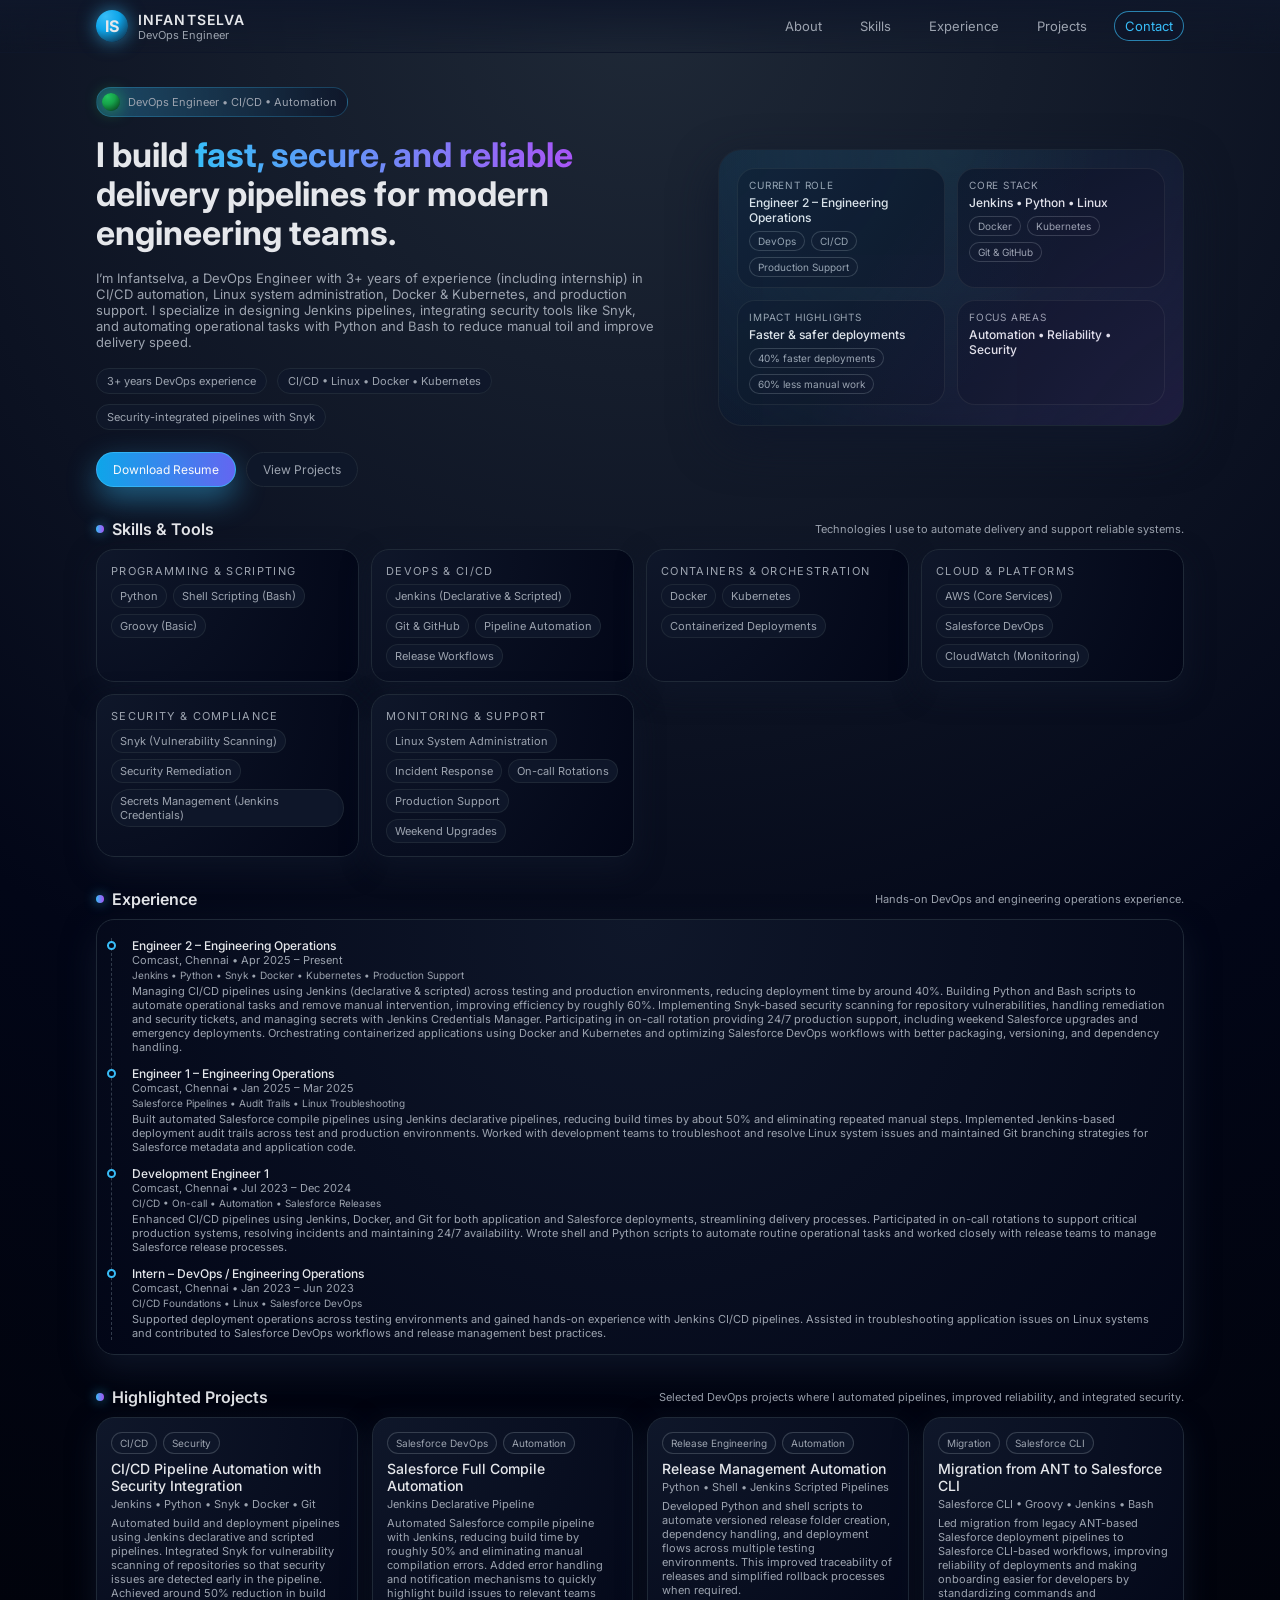
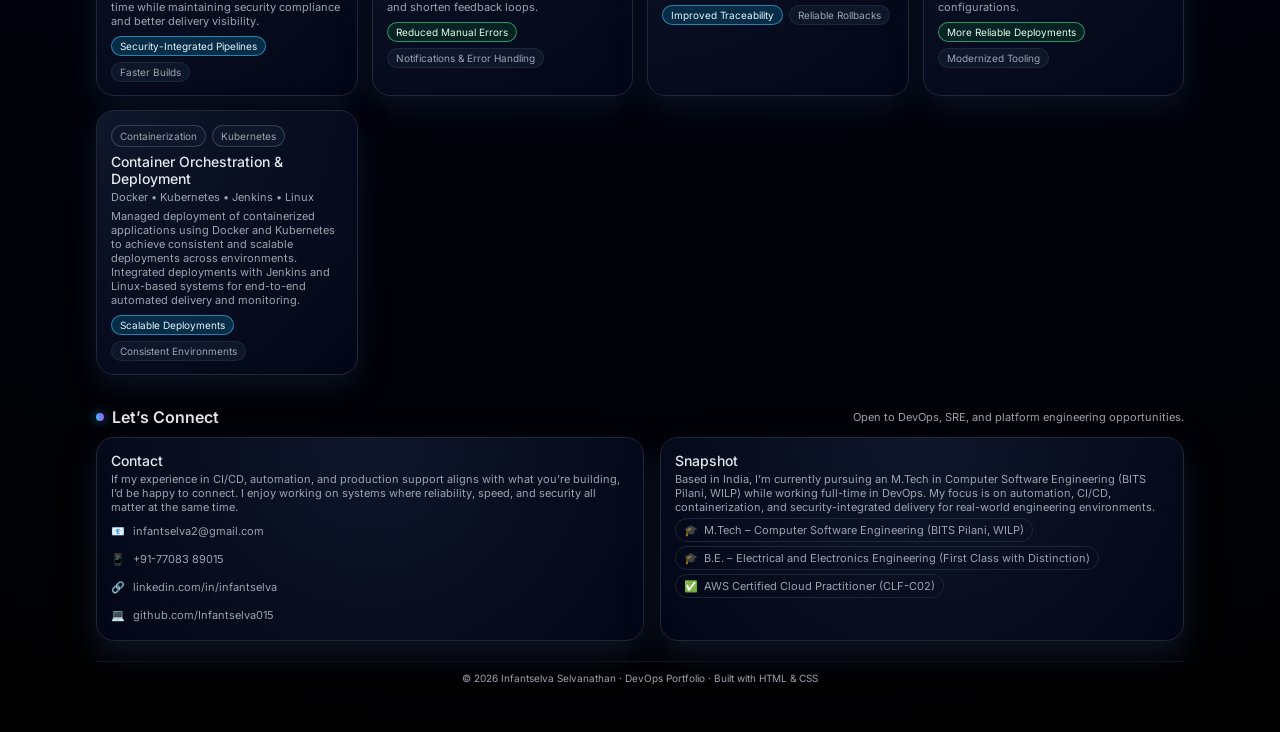
==== index.html @ 5db93110 "Update" ====
<!DOCTYPE html>
<html lang="en">
<head>
  <meta charset="UTF-8" />
  <title>Infantselva | DevOps Engineer</title>
  <meta name="viewport" content="width=device-width, initial-scale=1" />
  <meta name="description" content="Portfolio of Infantselva Selvanathan - DevOps Engineer" />
  <link rel="preconnect" href="https://fonts.googleapis.com" />
  <link rel="preconnect" href="https://fonts.gstatic.com" crossorigin />
  <link
    href="https://fonts.googleapis.com/css2?family=Inter:wght@300;400;500;600;700&display=swap"
    rel="stylesheet"
  />

  <style>
    :root {
      --bg: #050816;
      --bg-alt: #0b1120;
      --card: #020617;
      --accent: #38bdf8;
      --accent-soft: rgba(56, 189, 248, 0.12);
      --text: #e5e7eb;
      --muted: #9ca3af;
      --border: #1f2937;
      --danger: #fb7185;
      --success: #4ade80;
      --shadow-soft: 0 18px 45px rgba(15, 23, 42, 0.9);
      --radius-lg: 18px;
      --radius-xl: 24px;
      --radius-pill: 999px;
      --transition-fast: 0.18s ease-out;
      --transition-med: 0.25s ease-out;
    }

    * {
      box-sizing: border-box;
      margin: 0;
      padding: 0;
    }

    html, body {
      background: radial-gradient(circle at top, #1f2937 0, #020617 45%, #000 100%);
      color: var(--text);
      font-family: "Inter", system-ui, -apple-system, BlinkMacSystemFont, sans-serif;
      scroll-behavior: smooth;
    }

    body {
      min-height: 100vh;
    }

    a {
      color: inherit;
      text-decoration: none;
    }

    .page {
      max-width: 1120px;
      margin: 0 auto;
      padding: 18px 16px 48px;
    }

    header {
      position: sticky;
      top: 0;
      z-index: 20;
      backdrop-filter: blur(18px);
      background: linear-gradient(to bottom, rgba(15, 23, 42, 0.92), rgba(15, 23, 42, 0.2));
      border-bottom: 1px solid rgba(15, 23, 42, 0.9);
    }

    .nav {
      max-width: 1120px;
      margin: 0 auto;
      padding: 10px 16px;
      display: flex;
      align-items: center;
      justify-content: space-between;
      gap: 16px;
    }

    .nav-left {
      display: flex;
      align-items: center;
      gap: 10px;
    }

    .logo-circle {
      width: 32px;
      height: 32px;
      border-radius: 50%;
      background: radial-gradient(circle at 30% 20%, #38bdf8, #0ea5e9 40%, #0f172a 100%);
      display: flex;
      align-items: center;
      justify-content: center;
      font-weight: 700;
      font-size: 16px;
      box-shadow: 0 0 18px rgba(56, 189, 248, 0.6);
    }

    .nav-title {
      display: flex;
      flex-direction: column;
    }

    .nav-title span:first-child {
      font-size: 14px;
      font-weight: 600;
      letter-spacing: 0.08em;
      text-transform: uppercase;
    }

    .nav-title span:last-child {
      font-size: 11px;
      color: var(--muted);
    }

    .nav-links {
      display: flex;
      gap: 16px;
      font-size: 13px;
    }

    .nav-links a {
      padding: 6px 10px;
      border-radius: 999px;
      color: var(--muted);
      border: 1px solid transparent;
      transition: background var(--transition-fast), color var(--transition-fast), border-color var(--transition-fast);
    }

    .nav-links a:hover {
      color: var(--text);
      background: rgba(15, 23, 42, 0.95);
      border-color: rgba(56, 189, 248, 0.4);
    }

    .nav-links a.nav-primary {
      border-color: rgba(56, 189, 248, 0.65);
      color: var(--accent);
      background: rgba(15, 23, 42, 0.95);
    }

    main {
      margin-top: 16px;
      display: flex;
      flex-direction: column;
      gap: 32px;
    }

    section {
      scroll-margin-top: 80px;
    }

    /* Hero */

    .hero {
      display: grid;
      grid-template-columns: minmax(0, 3.2fr) minmax(0, 2.5fr);
      gap: 26px;
      align-items: center;
    }

    .hero-left {
      display: flex;
      flex-direction: column;
      gap: 18px;
    }

    .hero-tagline {
      display: inline-flex;
      align-items: center;
      gap: 8px;
      font-size: 11px;
      border-radius: var(--radius-pill);
      padding: 5px 10px 5px 5px;
      background: radial-gradient(circle at left, rgba(56, 189, 248, 0.3), rgba(15, 23, 42, 0.96));
      border: 1px solid rgba(56, 189, 248, 0.25);
      color: var(--muted);
      width: fit-content;
    }

    .hero-tag-dot {
      width: 18px;
      height: 18px;
      border-radius: 999px;
      background: radial-gradient(circle at 30% 20%, #22c55e, #16a34a 40%, #052e16 100%);
      box-shadow: 0 0 16px rgba(34, 197, 94, 0.7);
    }

    .hero-title {
      font-size: clamp(28px, 4vw, 34px);
      font-weight: 700;
      line-height: 1.15;
    }

    .hero-title span {
      background: linear-gradient(to right, #38bdf8, #a855f7);
      -webkit-background-clip: text;
      color: transparent;
    }

    .hero-subtitle {
      font-size: 13px;
      color: var(--muted);
      max-width: 560px;
    }

    .hero-meta {
      display: flex;
      flex-wrap: wrap;
      gap: 10px;
      font-size: 11px;
      color: var(--muted);
    }

    .hero-meta span {
      padding: 5px 10px;
      border-radius: 999px;
      border: 1px solid var(--border);
      background: rgba(15, 23, 42, 0.96);
    }

    .hero-actions {
      display: flex;
      flex-wrap: wrap;
      gap: 10px;
      margin-top: 4px;
    }

    .btn {
      font-size: 12px;
      padding: 9px 16px;
      border-radius: 999px;
      border: 1px solid transparent;
      cursor: pointer;
      display: inline-flex;
      align-items: center;
      gap: 8px;
      transition: transform var(--transition-fast), box-shadow var(--transition-fast), background var(--transition-fast), border-color var(--transition-fast), color var(--transition-fast);
      background: transparent;
      color: var(--text);
    }

    .btn-primary {
      background: linear-gradient(to right, #0ea5e9, #6366f1);
      border-color: rgba(56, 189, 248, 0.75);
      box-shadow: 0 12px 30px rgba(56, 189, 248, 0.45);
      color: #f9fafb;
    }

    .btn-primary:hover {
      transform: translateY(-1px);
      box-shadow: 0 16px 40px rgba(56, 189, 248, 0.55);
    }

    .btn-ghost {
      border-color: var(--border);
      background: rgba(15, 23, 42, 0.92);
      color: var(--muted);
    }

    .btn-ghost:hover {
      border-color: rgba(156, 163, 175, 0.8);
      color: var(--text);
      background: rgba(15, 23, 42, 0.98);
    }

    .hero-right {
      position: relative;
    }

    .hero-card {
      background: radial-gradient(circle at top, rgba(56, 189, 248, 0.08), rgba(15, 23, 42, 1));
      border-radius: var(--radius-xl);
      padding: 18px 18px 20px;
      border: 1px solid rgba(31, 41, 55, 0.9);
      box-shadow: var(--shadow-soft);
      position: relative;
      overflow: hidden;
    }

    .hero-grid {
      display: grid;
      grid-template-columns: repeat(2, minmax(0, 1fr));
      gap: 12px;
      font-size: 11px;
    }

    .mini-card {
      border-radius: var(--radius-lg);
      padding: 10px 11px;
      border: 1px solid rgba(31, 41, 55, 0.95);
      background: rgba(15, 23, 42, 0.96);
      display: flex;
      flex-direction: column;
      gap: 4px;
    }

    .mini-label {
      text-transform: uppercase;
      letter-spacing: 0.08em;
      color: var(--muted);
      font-size: 10px;
    }

    .mini-value {
      font-size: 12px;
      font-weight: 500;
    }

    .mini-pill-row {
      display: flex;
      flex-wrap: wrap;
      gap: 6px;
      margin-top: 2px;
    }

    .mini-pill {
      padding: 3px 8px;
      border-radius: 999px;
      border: 1px solid rgba(55, 65, 81, 0.95);
      background: rgba(15, 23, 42, 1);
      font-size: 10px;
      color: var(--muted);
    }

    .hero-orbit {
      position: absolute;
      inset: -40%;
      background: radial-gradient(circle at 10% 0, rgba(56, 189, 248, 0.14), transparent 55%),
                  radial-gradient(circle at 90% 100%, rgba(168, 85, 247, 0.16), transparent 55%);
      opacity: 0.9;
      pointer-events: none;
    }

    .section-header {
      margin-bottom: 10px;
      display: flex;
      align-items: baseline;
      justify-content: space-between;
      gap: 10px;
    }

    .section-title {
      font-size: 16px;
      font-weight: 600;
      display: flex;
      align-items: center;
      gap: 8px;
    }

    .section-title-dot {
      width: 8px;
      height: 8px;
      border-radius: 50%;
      background: linear-gradient(to right, #38bdf8, #a855f7);
      box-shadow: 0 0 12px rgba(56, 189, 248, 0.7);
    }

    .section-subtitle {
      font-size: 11px;
      color: var(--muted);
    }

    .card-row {
      display: grid;
      grid-template-columns: repeat(auto-fit, minmax(240px, 1fr));
      gap: 14px;
    }

    .card {
      background: radial-gradient(circle at top left, rgba(15, 23, 42, 1), rgba(2, 6, 23, 1));
      border-radius: var(--radius-lg);
      border: 1px solid var(--border);
      padding: 14px 14px 13px;
      font-size: 12px;
      box-shadow: 0 10px 28px rgba(15, 23, 42, 0.75);
      position: relative;
      overflow: hidden;
    }

    .card:hover {
      border-color: rgba(56, 189, 248, 0.5);
      transform: translateY(-1px);
      transition: transform var(--transition-fast), border-color var(--transition-fast), box-shadow var(--transition-fast);
      box-shadow: 0 18px 38px rgba(15, 23, 42, 0.9);
    }

    .card-tag-row {
      display: flex;
      flex-wrap: wrap;
      gap: 6px;
      margin-bottom: 6px;
    }

    .card-tag {
      font-size: 10px;
      padding: 4px 8px;
      border-radius: 999px;
      border: 1px solid rgba(55, 65, 81, 0.95);
      color: var(--muted);
      background: rgba(15, 23, 42, 0.98);
    }

    .card-title {
      font-weight: 500;
      margin-bottom: 3px;
    }

    .card-meta {
      font-size: 11px;
      color: var(--muted);
      margin-bottom: 5px;
    }

    .card-body {
      font-size: 11px;
      color: var(--muted);
    }

    .card-pill-footer {
      display: flex;
      flex-wrap: wrap;
      gap: 6px;
      margin-top: 8px;
    }

    .pill {
      font-size: 10px;
      padding: 3px 8px;
      border-radius: 999px;
      background: rgba(15, 23, 42, 0.98);
      border: 1px solid rgba(31, 41, 55, 0.95);
      color: var(--muted);
    }

    .pill-accent {
      border-color: rgba(56, 189, 248, 0.6);
      color: #e0f2fe;
      background: rgba(8, 47, 73, 0.95);
    }

    .pill-success {
      border-color: rgba(74, 222, 128, 0.6);
      color: #dcfce7;
      background: rgba(22, 163, 74, 0.15);
    }

    .skills-grid {
      display: grid;
      grid-template-columns: repeat(auto-fit, minmax(210px, 1fr));
      gap: 12px;
    }

    .skills-group-title {
      font-size: 11px;
      text-transform: uppercase;
      letter-spacing: 0.12em;
      color: var(--muted);
      margin-bottom: 6px;
    }

    .skills-chips {
      display: flex;
      flex-wrap: wrap;
      gap: 6px;
    }

    .chip {
      font-size: 11px;
      padding: 4px 8px;
      border-radius: 999px;
      background: rgba(15, 23, 42, 0.96);
      border: 1px solid rgba(31, 41, 55, 0.95);
      color: var(--muted);
    }

    .timeline {
      border-left: 1px dashed rgba(55, 65, 81, 0.9);
      padding-left: 14px;
      margin-top: 4px;
      display: flex;
      flex-direction: column;
      gap: 12px;
    }

    .timeline-item {
      position: relative;
      padding-left: 6px;
    }

    .timeline-dot {
      width: 9px;
      height: 9px;
      border-radius: 50%;
      border: 2px solid #38bdf8;
      background: #020617;
      position: absolute;
      left: -19px;
      top: 3px;
    }

    .timeline-role {
      font-size: 12px;
      font-weight: 500;
    }

    .timeline-org {
      font-size: 11px;
      color: var(--muted);
    }

    .timeline-meta {
      font-size: 10px;
      color: var(--muted);
      margin-top: 2px;
    }

    .timeline-desc {
      font-size: 11px;
      color: var(--muted);
      margin-top: 3px;
    }

    .contact-row {
      display: grid;
      grid-template-columns: minmax(0, 2.3fr) minmax(0, 2.2fr);
      gap: 16px;
    }

    .contact-card {
      border-radius: var(--radius-lg);
      border: 1px solid var(--border);
      background: radial-gradient(circle at top, rgba(15, 23, 42, 1), rgba(2, 6, 23, 1));
      padding: 14px;
      font-size: 12px;
      box-shadow: 0 14px 32px rgba(15, 23, 42, 0.85);
    }

    .contact-list {
      list-style: none;
      display: grid;
      gap: 6px;
      margin-top: 6px;
    }

    .contact-list a {
      display: inline-flex;
      align-items: center;
      gap: 8px;
      font-size: 11px;
      color: var(--muted);
      padding: 4px 0;
    }

    .contact-list a:hover {
      color: var(--accent);
    }

    .contact-pill {
      display: inline-flex;
      align-items: center;
      gap: 6px;
      padding: 4px 8px;
      border-radius: 999px;
      border: 1px solid rgba(31, 41, 55, 0.95);
      font-size: 11px;
      color: var(--muted);
      margin-top: 4px;
    }

    footer {
      margin-top: 20px;
      font-size: 10px;
      color: var(--muted);
      text-align: center;
      padding-top: 10px;
      border-top: 1px solid rgba(15, 23, 42, 0.95);
    }

    @media (max-width: 820px) {
      .hero {
        grid-template-columns: minmax(0, 1fr);
      }

      .hero-right {
        order: -1;
      }

      .hero-card {
        margin-top: 4px;
      }

      .contact-row {
        grid-template-columns: minmax(0, 1fr);
      }
    }

    @media (max-width: 640px) {
      .nav {
        flex-direction: column;
        align-items: flex-start;
      }

      .nav-links {
        flex-wrap: wrap;
      }

      .page {
        padding-inline: 12px;
      }
    }
  </style>
</head>
<body>
  <header>
    <nav class="nav">
      <div class="nav-left">
        <div class="logo-circle">IS</div>
        <div class="nav-title">
          <span>Infantselva</span>
          <span>DevOps Engineer</span>
        </div>
      </div>
      <div class="nav-links">
        <a href="#about">About</a>
        <a href="#skills">Skills</a>
        <a href="#experience">Experience</a>
        <a href="#projects">Projects</a>
        <a href="#contact" class="nav-primary">Contact</a>
      </div>
    </nav>
  </header>

  <div class="page">
    <main>
      <!-- HERO -->
      <section class="hero" id="about">
        <div class="hero-left">
          <div class="hero-tagline">
            <div class="hero-tag-dot"></div>
            <span>DevOps Engineer • CI/CD • Automation</span>
          </div>

          <h1 class="hero-title">
            I build <span>fast, secure, and reliable</span> delivery pipelines for modern engineering teams.
          </h1>

          <p class="hero-subtitle">
            I’m Infantselva, a DevOps Engineer with 3+ years of experience (including internship) in CI/CD automation,
            Linux system administration, Docker & Kubernetes, and production support. I specialize in designing Jenkins
            pipelines, integrating security tools like Snyk, and automating operational tasks with Python and Bash to
            reduce manual toil and improve delivery speed.
          </p>

          <div class="hero-meta">
            <span>3+ years DevOps experience</span>
            <span>CI/CD • Linux • Docker • Kubernetes</span>
            <span>Security-integrated pipelines with Snyk</span>
          </div>

          <div class="hero-actions">
            <!-- Update this to your actual resume file name/path -->
            <a class="btn btn-primary" href="Infantselva_DevOps_Resume.pdf" target="_blank" rel="noreferrer">
              Download Resume
            </a>
            <a class="btn btn-ghost" href="#projects">
              View Projects
            </a>
          </div>
        </div>

        <div class="hero-right">
          <div class="hero-card">
            <div class="hero-orbit"></div>
            <div class="hero-grid">
              <div class="mini-card">
                <div class="mini-label">Current Role</div>
                <div class="mini-value">Engineer 2 – Engineering Operations</div>
                <div class="mini-pill-row">
                  <span class="mini-pill">DevOps</span>
                  <span class="mini-pill">CI/CD</span>
                  <span class="mini-pill">Production Support</span>
                </div>
              </div>
              <div class="mini-card">
                <div class="mini-label">Core Stack</div>
                <div class="mini-value">Jenkins • Python • Linux</div>
                <div class="mini-pill-row">
                  <span class="mini-pill">Docker</span>
                  <span class="mini-pill">Kubernetes</span>
                  <span class="mini-pill">Git & GitHub</span>
                </div>
              </div>
              <div class="mini-card">
                <div class="mini-label">Impact Highlights</div>
                <div class="mini-value">Faster & safer deployments</div>
                <div class="mini-pill-row">
                  <span class="mini-pill">40% faster deployments</span>
                  <span class="mini-pill">60% less manual work</span>
                </div>
              </div>
              <div class="mini-card">
                <div class="mini-label">Focus Areas</div>
                <div class="mini-value">Automation • Reliability • Security</div>
              </div>
            </div>
          </div>
        </div>
      </section>

      <!-- SKILLS -->
      <section id="skills">
        <div class="section-header">
          <div class="section-title">
            <div class="section-title-dot"></div>
            <span>Skills & Tools</span>
          </div>
          <p class="section-subtitle">Technologies I use to automate delivery and support reliable systems.</p>
        </div>

        <div class="skills-grid">
          <div class="card">
            <div class="skills-group-title">Programming & Scripting</div>
            <div class="skills-chips">
              <span class="chip">Python</span>
              <span class="chip">Shell Scripting (Bash)</span>
              <span class="chip">Groovy (Basic)</span>
            </div>
          </div>

          <div class="card">
            <div class="skills-group-title">DevOps & CI/CD</div>
            <div class="skills-chips">
              <span class="chip">Jenkins (Declarative & Scripted)</span>
              <span class="chip">Git & GitHub</span>
              <span class="chip">Pipeline Automation</span>
              <span class="chip">Release Workflows</span>
            </div>
          </div>

          <div class="card">
            <div class="skills-group-title">Containers & Orchestration</div>
            <div class="skills-chips">
              <span class="chip">Docker</span>
              <span class="chip">Kubernetes</span>
              <span class="chip">Containerized Deployments</span>
            </div>
          </div>

          <div class="card">
            <div class="skills-group-title">Cloud & Platforms</div>
            <div class="skills-chips">
              <span class="chip">AWS (Core Services)</span>
              <span class="chip">Salesforce DevOps</span>
              <span class="chip">CloudWatch (Monitoring)</span>
            </div>
          </div>

          <div class="card">
            <div class="skills-group-title">Security & Compliance</div>
            <div class="skills-chips">
              <span class="chip">Snyk (Vulnerability Scanning)</span>
              <span class="chip">Security Remediation</span>
              <span class="chip">Secrets Management (Jenkins Credentials)</span>
            </div>
          </div>

          <div class="card">
            <div class="skills-group-title">Monitoring & Support</div>
            <div class="skills-chips">
              <span class="chip">Linux System Administration</span>
              <span class="chip">Incident Response</span>
              <span class="chip">On-call Rotations</span>
              <span class="chip">Production Support</span>
              <span class="chip">Weekend Upgrades</span>
            </div>
          </div>
        </div>
      </section>

      <!-- EXPERIENCE -->
      <section id="experience">
        <div class="section-header">
          <div class="section-title">
            <div class="section-title-dot"></div>
            <span>Experience</span>
          </div>
          <p class="section-subtitle">Hands-on DevOps and engineering operations experience.</p>
        </div>

        <div class="card contact-card">
          <div class="timeline">
            <div class="timeline-item">
              <div class="timeline-dot"></div>
              <div class="timeline-role">Engineer 2 – Engineering Operations</div>
              <div class="timeline-org">Comcast, Chennai • Apr 2025 – Present</div>
              <div class="timeline-meta">Jenkins • Python • Snyk • Docker • Kubernetes • Production Support</div>
              <p class="timeline-desc">
                Managing CI/CD pipelines using Jenkins (declarative & scripted) across testing and production environments,
                reducing deployment time by around 40%. Building Python and Bash scripts to automate operational tasks and
                remove manual intervention, improving efficiency by roughly 60%. Implementing Snyk-based security scanning
                for repository vulnerabilities, handling remediation and security tickets, and managing secrets with Jenkins
                Credentials Manager. Participating in on-call rotation providing 24/7 production support, including weekend
                Salesforce upgrades and emergency deployments. Orchestrating containerized applications using Docker and
                Kubernetes and optimizing Salesforce DevOps workflows with better packaging, versioning, and dependency handling.
              </p>
            </div>

            <div class="timeline-item">
              <div class="timeline-dot"></div>
              <div class="timeline-role">Engineer 1 – Engineering Operations</div>
              <div class="timeline-org">Comcast, Chennai • Jan 2025 – Mar 2025</div>
              <div class="timeline-meta">Salesforce Pipelines • Audit Trails • Linux Troubleshooting</div>
              <p class="timeline-desc">
                Built automated Salesforce compile pipelines using Jenkins declarative pipelines, reducing build times by
                about 50% and eliminating repeated manual steps. Implemented Jenkins-based deployment audit trails across
                test and production environments. Worked with development teams to troubleshoot and resolve Linux system
                issues and maintained Git branching strategies for Salesforce metadata and application code.
              </p>
            </div>

            <div class="timeline-item">
              <div class="timeline-dot"></div>
              <div class="timeline-role">Development Engineer 1</div>
              <div class="timeline-org">Comcast, Chennai • Jul 2023 – Dec 2024</div>
              <div class="timeline-meta">CI/CD • On-call • Automation • Salesforce Releases</div>
              <p class="timeline-desc">
                Enhanced CI/CD pipelines using Jenkins, Docker, and Git for both application and Salesforce deployments,
                streamlining delivery processes. Participated in on-call rotations to support critical production systems,
                resolving incidents and maintaining 24/7 availability. Wrote shell and Python scripts to automate routine
                operational tasks and worked closely with release teams to manage Salesforce release processes.
              </p>
            </div>

            <div class="timeline-item">
              <div class="timeline-dot"></div>
              <div class="timeline-role">Intern – DevOps / Engineering Operations</div>
              <div class="timeline-org">Comcast, Chennai • Jan 2023 – Jun 2023</div>
              <div class="timeline-meta">CI/CD Foundations • Linux • Salesforce DevOps</div>
              <p class="timeline-desc">
                Supported deployment operations across testing environments and gained hands-on experience with Jenkins
                CI/CD pipelines. Assisted in troubleshooting application issues on Linux systems and contributed to
                Salesforce DevOps workflows and release management best practices.
              </p>
            </div>
          </div>
        </div>
      </section>

      <!-- PROJECTS -->
      <section id="projects">
        <div class="section-header">
          <div class="section-title">
            <div class="section-title-dot"></div>
            <span>Highlighted Projects</span>
          </div>
          <p class="section-subtitle">
            Selected DevOps projects where I automated pipelines, improved reliability, and integrated security.
          </p>
        </div>

        <div class="card-row">
          <article class="card">
            <div class="card-tag-row">
              <span class="card-tag">CI/CD</span>
              <span class="card-tag">Security</span>
            </div>
            <h3 class="card-title">CI/CD Pipeline Automation with Security Integration</h3>
            <div class="card-meta">Jenkins • Python • Snyk • Docker • Git</div>
            <p class="card-body">
              Automated build and deployment pipelines using Jenkins declarative and scripted pipelines. Integrated Snyk
              for vulnerability scanning of repositories so that security issues are detected early in the pipeline.
              Achieved around 50% reduction in build time while maintaining security compliance and better delivery visibility.
            </p>
            <div class="card-pill-footer">
              <span class="pill pill-accent">Security-Integrated Pipelines</span>
              <span class="pill">Faster Builds</span>
            </div>
          </article>

          <article class="card">
            <div class="card-tag-row">
              <span class="card-tag">Salesforce DevOps</span>
              <span class="card-tag">Automation</span>
            </div>
            <h3 class="card-title">Salesforce Full Compile Automation</h3>
            <div class="card-meta">Jenkins Declarative Pipeline</div>
            <p class="card-body">
              Automated Salesforce compile pipeline with Jenkins, reducing build time by roughly 50% and eliminating
              manual compilation errors. Added error handling and notification mechanisms to quickly highlight build issues
              to relevant teams and shorten feedback loops.
            </p>
            <div class="card-pill-footer">
              <span class="pill pill-success">Reduced Manual Errors</span>
              <span class="pill">Notifications & Error Handling</span>
            </div>
          </article>

          <article class="card">
            <div class="card-tag-row">
              <span class="card-tag">Release Engineering</span>
              <span class="card-tag">Automation</span>
            </div>
            <h3 class="card-title">Release Management Automation</h3>
            <div class="card-meta">Python • Shell • Jenkins Scripted Pipelines</div>
            <p class="card-body">
              Developed Python and shell scripts to automate versioned release folder creation, dependency handling, and
              deployment flows across multiple testing environments. This improved traceability of releases and simplified
              rollback processes when required.
            </p>
            <div class="card-pill-footer">
              <span class="pill pill-accent">Improved Traceability</span>
              <span class="pill">Reliable Rollbacks</span>
            </div>
          </article>

          <article class="card">
            <div class="card-tag-row">
              <span class="card-tag">Migration</span>
              <span class="card-tag">Salesforce CLI</span>
            </div>
            <h3 class="card-title">Migration from ANT to Salesforce CLI</h3>
            <div class="card-meta">Salesforce CLI • Groovy • Jenkins • Bash</div>
            <p class="card-body">
              Led migration from legacy ANT-based Salesforce deployment pipelines to Salesforce CLI-based workflows,
              improving reliability of deployments and making onboarding easier for developers by standardizing commands
              and configurations.
            </p>
            <div class="card-pill-footer">
              <span class="pill pill-success">More Reliable Deployments</span>
              <span class="pill">Modernized Tooling</span>
            </div>
          </article>

          <article class="card">
            <div class="card-tag-row">
              <span class="card-tag">Containerization</span>
              <span class="card-tag">Kubernetes</span>
            </div>
            <h3 class="card-title">Container Orchestration & Deployment</h3>
            <div class="card-meta">Docker • Kubernetes • Jenkins • Linux</div>
            <p class="card-body">
              Managed deployment of containerized applications using Docker and Kubernetes to achieve consistent and
              scalable deployments across environments. Integrated deployments with Jenkins and Linux-based systems for
              end-to-end automated delivery and monitoring.
            </p>
            <div class="card-pill-footer">
              <span class="pill pill-accent">Scalable Deployments</span>
              <span class="pill">Consistent Environments</span>
            </div>
          </article>
        </div>
      </section>

      <!-- CONTACT -->
      <section id="contact">
        <div class="section-header">
          <div class="section-title">
            <div class="section-title-dot"></div>
            <span>Let’s Connect</span>
          </div>
          <p class="section-subtitle">Open to DevOps, SRE, and platform engineering opportunities.</p>
        </div>

        <div class="contact-row">
          <div class="contact-card">
            <h3 class="card-title">Contact</h3>
            <p class="card-body">
              If my experience in CI/CD, automation, and production support aligns with what you’re building, I’d be happy
              to connect. I enjoy working on systems where reliability, speed, and security all matter at the same time.
            </p>
            <ul class="contact-list">
              <li>
                <a href="mailto:infantselva2@gmail.com">
                  📧 <span>infantselva2@gmail.com</span>
                </a>
              </li>
              <li>
                <a href="tel:+917708389015">
                  📱 <span>+91-77083 89015</span>
                </a>
              </li>
              <li>
                <a href="https://linkedin.com/in/infantselva" target="_blank" rel="noreferrer">
                  🔗 <span>linkedin.com/in/infantselva</span>
                </a>
              </li>
              <li>
                <a href="https://github.com/Infantselva015" target="_blank" rel="noreferrer">
                  💻 <span>github.com/Infantselva015</span>
                </a>
              </li>
            </ul>
          </div>

          <div class="contact-card">
            <h3 class="card-title">Snapshot</h3>
            <p class="card-body">
              Based in India, I’m currently pursuing an M.Tech in Computer Software Engineering (BITS Pilani, WILP) while
              working full-time in DevOps. My focus is on automation, CI/CD, containerization, and security-integrated
              delivery for real-world engineering environments.
            </p>
            <div class="contact-pill">
              🎓 <span>M.Tech – Computer Software Engineering (BITS Pilani, WILP)</span>
            </div>
            <div class="contact-pill">
              🎓 <span>B.E. – Electrical and Electronics Engineering (First Class with Distinction)</span>
            </div>
            <div class="contact-pill">
              ✅ <span>AWS Certified Cloud Practitioner (CLF-C02)</span>
            </div>
          </div>
        </div>
      </section>
    </main>

    <footer>
      © <span id="year"></span> Infantselva Selvanathan · DevOps Portfolio · Built with HTML & CSS
    </footer>
  </div>

  <script>
    document.getElementById("year").textContent = new Date().getFullYear();
  </script>
</body>
</html>
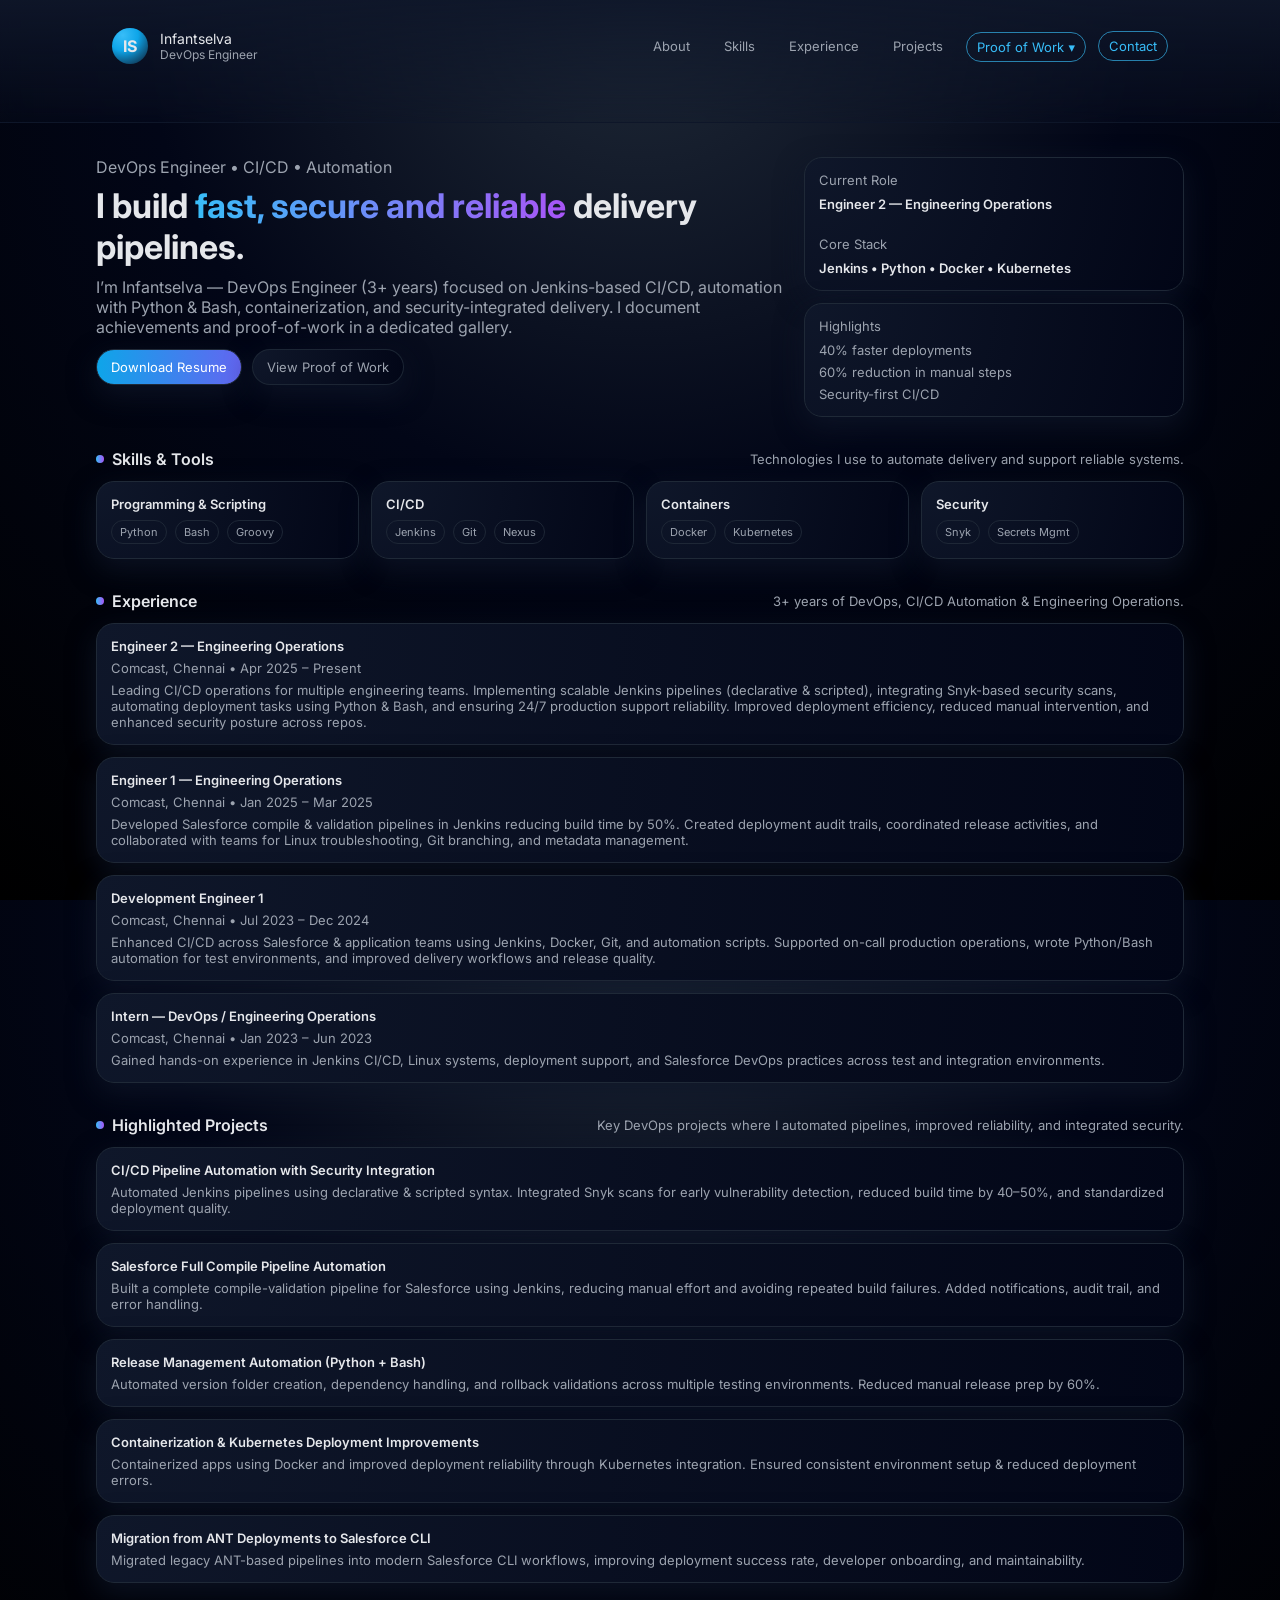
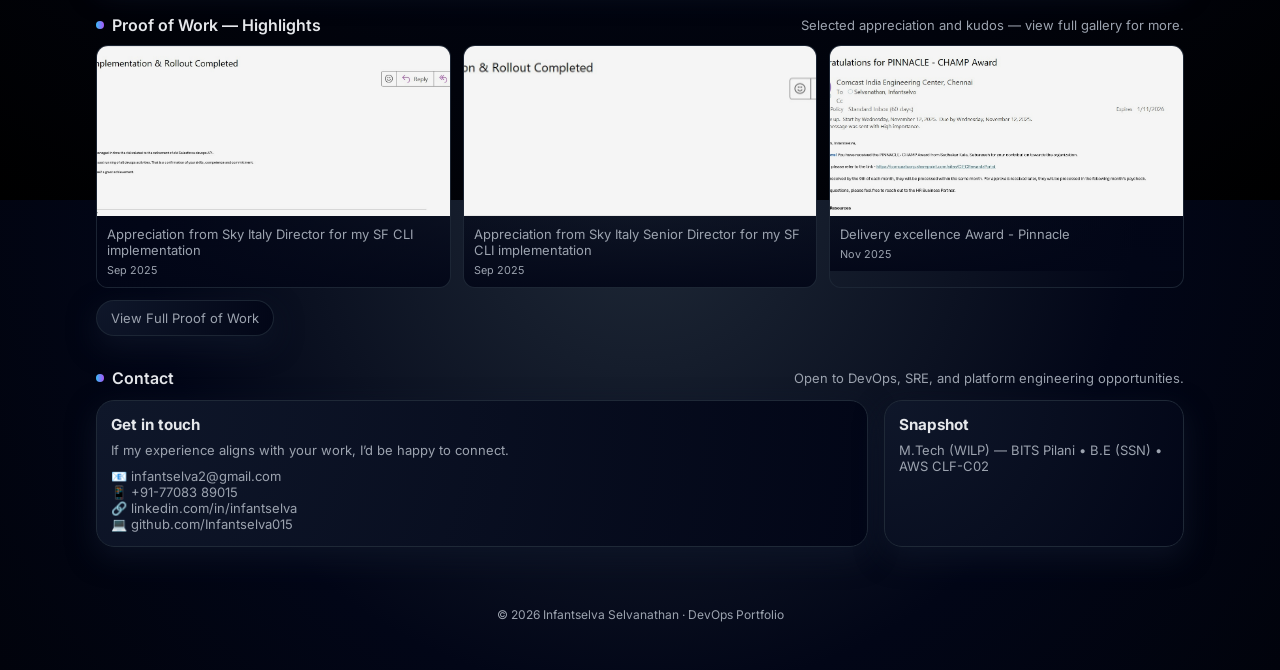
==== commit c1e236f5: "Portfolio Update - 01/12/25" ====
--- a/index.html
+++ b/index.html
@@ -1,1028 +1,294 @@
 <!DOCTYPE html>
 <html lang="en">
 <head>
-  <meta charset="UTF-8" />
+  <meta charset="utf-8" />
   <title>Infantselva | DevOps Engineer</title>
-  <meta name="viewport" content="width=device-width, initial-scale=1" />
+  <meta name="viewport" content="width=device-width,initial-scale=1" />
   <meta name="description" content="Portfolio of Infantselva Selvanathan - DevOps Engineer" />
-  <link rel="preconnect" href="https://fonts.googleapis.com" />
-  <link rel="preconnect" href="https://fonts.gstatic.com" crossorigin />
-  <link
-    href="https://fonts.googleapis.com/css2?family=Inter:wght@300;400;500;600;700&display=swap"
-    rel="stylesheet"
-  />
-
-  <style>
-    :root {
-      --bg: #050816;
-      --bg-alt: #0b1120;
-      --card: #020617;
-      --accent: #38bdf8;
-      --accent-soft: rgba(56, 189, 248, 0.12);
-      --text: #e5e7eb;
-      --muted: #9ca3af;
-      --border: #1f2937;
-      --danger: #fb7185;
-      --success: #4ade80;
-      --shadow-soft: 0 18px 45px rgba(15, 23, 42, 0.9);
-      --radius-lg: 18px;
-      --radius-xl: 24px;
-      --radius-pill: 999px;
-      --transition-fast: 0.18s ease-out;
-      --transition-med: 0.25s ease-out;
-    }
-
-    * {
-      box-sizing: border-box;
-      margin: 0;
-      padding: 0;
-    }
-
-    html, body {
-      background: radial-gradient(circle at top, #1f2937 0, #020617 45%, #000 100%);
-      color: var(--text);
-      font-family: "Inter", system-ui, -apple-system, BlinkMacSystemFont, sans-serif;
-      scroll-behavior: smooth;
-    }
-
-    body {
-      min-height: 100vh;
-    }
-
-    a {
-      color: inherit;
-      text-decoration: none;
-    }
-
-    .page {
-      max-width: 1120px;
-      margin: 0 auto;
-      padding: 18px 16px 48px;
-    }
-
-    header {
-      position: sticky;
-      top: 0;
-      z-index: 20;
-      backdrop-filter: blur(18px);
-      background: linear-gradient(to bottom, rgba(15, 23, 42, 0.92), rgba(15, 23, 42, 0.2));
-      border-bottom: 1px solid rgba(15, 23, 42, 0.9);
-    }
-
-    .nav {
-      max-width: 1120px;
-      margin: 0 auto;
-      padding: 10px 16px;
-      display: flex;
-      align-items: center;
-      justify-content: space-between;
-      gap: 16px;
-    }
-
-    .nav-left {
-      display: flex;
-      align-items: center;
-      gap: 10px;
-    }
-
-    .logo-circle {
-      width: 32px;
-      height: 32px;
-      border-radius: 50%;
-      background: radial-gradient(circle at 30% 20%, #38bdf8, #0ea5e9 40%, #0f172a 100%);
-      display: flex;
-      align-items: center;
-      justify-content: center;
-      font-weight: 700;
-      font-size: 16px;
-      box-shadow: 0 0 18px rgba(56, 189, 248, 0.6);
-    }
-
-    .nav-title {
-      display: flex;
-      flex-direction: column;
-    }
-
-    .nav-title span:first-child {
-      font-size: 14px;
-      font-weight: 600;
-      letter-spacing: 0.08em;
-      text-transform: uppercase;
-    }
-
-    .nav-title span:last-child {
-      font-size: 11px;
-      color: var(--muted);
-    }
-
-    .nav-links {
-      display: flex;
-      gap: 16px;
-      font-size: 13px;
-    }
-
-    .nav-links a {
-      padding: 6px 10px;
-      border-radius: 999px;
-      color: var(--muted);
-      border: 1px solid transparent;
-      transition: background var(--transition-fast), color var(--transition-fast), border-color var(--transition-fast);
-    }
-
-    .nav-links a:hover {
-      color: var(--text);
-      background: rgba(15, 23, 42, 0.95);
-      border-color: rgba(56, 189, 248, 0.4);
-    }
-
-    .nav-links a.nav-primary {
-      border-color: rgba(56, 189, 248, 0.65);
-      color: var(--accent);
-      background: rgba(15, 23, 42, 0.95);
-    }
-
-    main {
-      margin-top: 16px;
-      display: flex;
-      flex-direction: column;
-      gap: 32px;
-    }
-
-    section {
-      scroll-margin-top: 80px;
-    }
-
-    /* Hero */
-
-    .hero {
-      display: grid;
-      grid-template-columns: minmax(0, 3.2fr) minmax(0, 2.5fr);
-      gap: 26px;
-      align-items: center;
-    }
-
-    .hero-left {
-      display: flex;
-      flex-direction: column;
-      gap: 18px;
-    }
-
-    .hero-tagline {
-      display: inline-flex;
-      align-items: center;
-      gap: 8px;
-      font-size: 11px;
-      border-radius: var(--radius-pill);
-      padding: 5px 10px 5px 5px;
-      background: radial-gradient(circle at left, rgba(56, 189, 248, 0.3), rgba(15, 23, 42, 0.96));
-      border: 1px solid rgba(56, 189, 248, 0.25);
-      color: var(--muted);
-      width: fit-content;
-    }
-
-    .hero-tag-dot {
-      width: 18px;
-      height: 18px;
-      border-radius: 999px;
-      background: radial-gradient(circle at 30% 20%, #22c55e, #16a34a 40%, #052e16 100%);
-      box-shadow: 0 0 16px rgba(34, 197, 94, 0.7);
-    }
-
-    .hero-title {
-      font-size: clamp(28px, 4vw, 34px);
-      font-weight: 700;
-      line-height: 1.15;
-    }
-
-    .hero-title span {
-      background: linear-gradient(to right, #38bdf8, #a855f7);
-      -webkit-background-clip: text;
-      color: transparent;
-    }
-
-    .hero-subtitle {
-      font-size: 13px;
-      color: var(--muted);
-      max-width: 560px;
-    }
-
-    .hero-meta {
-      display: flex;
-      flex-wrap: wrap;
-      gap: 10px;
-      font-size: 11px;
-      color: var(--muted);
-    }
-
-    .hero-meta span {
-      padding: 5px 10px;
-      border-radius: 999px;
-      border: 1px solid var(--border);
-      background: rgba(15, 23, 42, 0.96);
-    }
-
-    .hero-actions {
-      display: flex;
-      flex-wrap: wrap;
-      gap: 10px;
-      margin-top: 4px;
-    }
-
-    .btn {
-      font-size: 12px;
-      padding: 9px 16px;
-      border-radius: 999px;
-      border: 1px solid transparent;
-      cursor: pointer;
-      display: inline-flex;
-      align-items: center;
-      gap: 8px;
-      transition: transform var(--transition-fast), box-shadow var(--transition-fast), background var(--transition-fast), border-color var(--transition-fast), color var(--transition-fast);
-      background: transparent;
-      color: var(--text);
-    }
-
-    .btn-primary {
-      background: linear-gradient(to right, #0ea5e9, #6366f1);
-      border-color: rgba(56, 189, 248, 0.75);
-      box-shadow: 0 12px 30px rgba(56, 189, 248, 0.45);
-      color: #f9fafb;
-    }
-
-    .btn-primary:hover {
-      transform: translateY(-1px);
-      box-shadow: 0 16px 40px rgba(56, 189, 248, 0.55);
-    }
-
-    .btn-ghost {
-      border-color: var(--border);
-      background: rgba(15, 23, 42, 0.92);
-      color: var(--muted);
-    }
-
-    .btn-ghost:hover {
-      border-color: rgba(156, 163, 175, 0.8);
-      color: var(--text);
-      background: rgba(15, 23, 42, 0.98);
-    }
-
-    .hero-right {
-      position: relative;
-    }
-
-    .hero-card {
-      background: radial-gradient(circle at top, rgba(56, 189, 248, 0.08), rgba(15, 23, 42, 1));
-      border-radius: var(--radius-xl);
-      padding: 18px 18px 20px;
-      border: 1px solid rgba(31, 41, 55, 0.9);
-      box-shadow: var(--shadow-soft);
-      position: relative;
-      overflow: hidden;
-    }
-
-    .hero-grid {
-      display: grid;
-      grid-template-columns: repeat(2, minmax(0, 1fr));
-      gap: 12px;
-      font-size: 11px;
-    }
-
-    .mini-card {
-      border-radius: var(--radius-lg);
-      padding: 10px 11px;
-      border: 1px solid rgba(31, 41, 55, 0.95);
-      background: rgba(15, 23, 42, 0.96);
-      display: flex;
-      flex-direction: column;
-      gap: 4px;
-    }
-
-    .mini-label {
-      text-transform: uppercase;
-      letter-spacing: 0.08em;
-      color: var(--muted);
-      font-size: 10px;
-    }
-
-    .mini-value {
-      font-size: 12px;
-      font-weight: 500;
-    }
-
-    .mini-pill-row {
-      display: flex;
-      flex-wrap: wrap;
-      gap: 6px;
-      margin-top: 2px;
-    }
-
-    .mini-pill {
-      padding: 3px 8px;
-      border-radius: 999px;
-      border: 1px solid rgba(55, 65, 81, 0.95);
-      background: rgba(15, 23, 42, 1);
-      font-size: 10px;
-      color: var(--muted);
-    }
-
-    .hero-orbit {
-      position: absolute;
-      inset: -40%;
-      background: radial-gradient(circle at 10% 0, rgba(56, 189, 248, 0.14), transparent 55%),
-                  radial-gradient(circle at 90% 100%, rgba(168, 85, 247, 0.16), transparent 55%);
-      opacity: 0.9;
-      pointer-events: none;
-    }
-
-    .section-header {
-      margin-bottom: 10px;
-      display: flex;
-      align-items: baseline;
-      justify-content: space-between;
-      gap: 10px;
-    }
-
-    .section-title {
-      font-size: 16px;
-      font-weight: 600;
-      display: flex;
-      align-items: center;
-      gap: 8px;
-    }
-
-    .section-title-dot {
-      width: 8px;
-      height: 8px;
-      border-radius: 50%;
-      background: linear-gradient(to right, #38bdf8, #a855f7);
-      box-shadow: 0 0 12px rgba(56, 189, 248, 0.7);
-    }
-
-    .section-subtitle {
-      font-size: 11px;
-      color: var(--muted);
-    }
-
-    .card-row {
-      display: grid;
-      grid-template-columns: repeat(auto-fit, minmax(240px, 1fr));
-      gap: 14px;
-    }
-
-    .card {
-      background: radial-gradient(circle at top left, rgba(15, 23, 42, 1), rgba(2, 6, 23, 1));
-      border-radius: var(--radius-lg);
-      border: 1px solid var(--border);
-      padding: 14px 14px 13px;
-      font-size: 12px;
-      box-shadow: 0 10px 28px rgba(15, 23, 42, 0.75);
-      position: relative;
-      overflow: hidden;
-    }
-
-    .card:hover {
-      border-color: rgba(56, 189, 248, 0.5);
-      transform: translateY(-1px);
-      transition: transform var(--transition-fast), border-color var(--transition-fast), box-shadow var(--transition-fast);
-      box-shadow: 0 18px 38px rgba(15, 23, 42, 0.9);
-    }
-
-    .card-tag-row {
-      display: flex;
-      flex-wrap: wrap;
-      gap: 6px;
-      margin-bottom: 6px;
-    }
-
-    .card-tag {
-      font-size: 10px;
-      padding: 4px 8px;
-      border-radius: 999px;
-      border: 1px solid rgba(55, 65, 81, 0.95);
-      color: var(--muted);
-      background: rgba(15, 23, 42, 0.98);
-    }
-
-    .card-title {
-      font-weight: 500;
-      margin-bottom: 3px;
-    }
-
-    .card-meta {
-      font-size: 11px;
-      color: var(--muted);
-      margin-bottom: 5px;
-    }
-
-    .card-body {
-      font-size: 11px;
-      color: var(--muted);
-    }
-
-    .card-pill-footer {
-      display: flex;
-      flex-wrap: wrap;
-      gap: 6px;
-      margin-top: 8px;
-    }
-
-    .pill {
-      font-size: 10px;
-      padding: 3px 8px;
-      border-radius: 999px;
-      background: rgba(15, 23, 42, 0.98);
-      border: 1px solid rgba(31, 41, 55, 0.95);
-      color: var(--muted);
-    }
-
-    .pill-accent {
-      border-color: rgba(56, 189, 248, 0.6);
-      color: #e0f2fe;
-      background: rgba(8, 47, 73, 0.95);
-    }
-
-    .pill-success {
-      border-color: rgba(74, 222, 128, 0.6);
-      color: #dcfce7;
-      background: rgba(22, 163, 74, 0.15);
-    }
-
-    .skills-grid {
-      display: grid;
-      grid-template-columns: repeat(auto-fit, minmax(210px, 1fr));
-      gap: 12px;
-    }
-
-    .skills-group-title {
-      font-size: 11px;
-      text-transform: uppercase;
-      letter-spacing: 0.12em;
-      color: var(--muted);
-      margin-bottom: 6px;
-    }
-
-    .skills-chips {
-      display: flex;
-      flex-wrap: wrap;
-      gap: 6px;
-    }
-
-    .chip {
-      font-size: 11px;
-      padding: 4px 8px;
-      border-radius: 999px;
-      background: rgba(15, 23, 42, 0.96);
-      border: 1px solid rgba(31, 41, 55, 0.95);
-      color: var(--muted);
-    }
-
-    .timeline {
-      border-left: 1px dashed rgba(55, 65, 81, 0.9);
-      padding-left: 14px;
-      margin-top: 4px;
-      display: flex;
-      flex-direction: column;
-      gap: 12px;
-    }
-
-    .timeline-item {
-      position: relative;
-      padding-left: 6px;
-    }
-
-    .timeline-dot {
-      width: 9px;
-      height: 9px;
-      border-radius: 50%;
-      border: 2px solid #38bdf8;
-      background: #020617;
-      position: absolute;
-      left: -19px;
-      top: 3px;
-    }
-
-    .timeline-role {
-      font-size: 12px;
-      font-weight: 500;
-    }
-
-    .timeline-org {
-      font-size: 11px;
-      color: var(--muted);
-    }
-
-    .timeline-meta {
-      font-size: 10px;
-      color: var(--muted);
-      margin-top: 2px;
-    }
-
-    .timeline-desc {
-      font-size: 11px;
-      color: var(--muted);
-      margin-top: 3px;
-    }
-
-    .contact-row {
-      display: grid;
-      grid-template-columns: minmax(0, 2.3fr) minmax(0, 2.2fr);
-      gap: 16px;
-    }
-
-    .contact-card {
-      border-radius: var(--radius-lg);
-      border: 1px solid var(--border);
-      background: radial-gradient(circle at top, rgba(15, 23, 42, 1), rgba(2, 6, 23, 1));
-      padding: 14px;
-      font-size: 12px;
-      box-shadow: 0 14px 32px rgba(15, 23, 42, 0.85);
-    }
-
-    .contact-list {
-      list-style: none;
-      display: grid;
-      gap: 6px;
-      margin-top: 6px;
-    }
-
-    .contact-list a {
-      display: inline-flex;
-      align-items: center;
-      gap: 8px;
-      font-size: 11px;
-      color: var(--muted);
-      padding: 4px 0;
-    }
-
-    .contact-list a:hover {
-      color: var(--accent);
-    }
-
-    .contact-pill {
-      display: inline-flex;
-      align-items: center;
-      gap: 6px;
-      padding: 4px 8px;
-      border-radius: 999px;
-      border: 1px solid rgba(31, 41, 55, 0.95);
-      font-size: 11px;
-      color: var(--muted);
-      margin-top: 4px;
-    }
-
-    footer {
-      margin-top: 20px;
-      font-size: 10px;
-      color: var(--muted);
-      text-align: center;
-      padding-top: 10px;
-      border-top: 1px solid rgba(15, 23, 42, 0.95);
-    }
-
-    @media (max-width: 820px) {
-      .hero {
-        grid-template-columns: minmax(0, 1fr);
-      }
-
-      .hero-right {
-        order: -1;
-      }
-
-      .hero-card {
-        margin-top: 4px;
-      }
-
-      .contact-row {
-        grid-template-columns: minmax(0, 1fr);
-      }
-    }
-
-    @media (max-width: 640px) {
-      .nav {
-        flex-direction: column;
-        align-items: flex-start;
-      }
-
-      .nav-links {
-        flex-wrap: wrap;
-      }
-
-      .page {
-        padding-inline: 12px;
-      }
-    }
-  </style>
+  <link href="https://fonts.googleapis.com/css2?family=Inter:wght@300;400;500;600;700&display=swap" rel="stylesheet">
+  <link rel="stylesheet" href="assets/css/style.css">
 </head>
 <body>
   <header>
-    <nav class="nav">
-      <div class="nav-left">
-        <div class="logo-circle">IS</div>
-        <div class="nav-title">
-          <span>Infantselva</span>
-          <span>DevOps Engineer</span>
-        </div>
-      </div>
-      <div class="nav-links">
-        <a href="#about">About</a>
-        <a href="#skills">Skills</a>
-        <a href="#experience">Experience</a>
-        <a href="#projects">Projects</a>
-        <a href="#contact" class="nav-primary">Contact</a>
-      </div>
-    </nav>
+    <div class="page">
+      <nav class="nav" aria-label="Main navigation">
+        <div style="display:flex;align-items:center;gap:12px">
+          <div class="logo-circle">IS</div>
+          <div style="display:flex;flex-direction:column">
+            <span style="font-size:14px">Infantselva</span>
+            <span style="font-size:12px;color:var(--muted)">DevOps Engineer</span>
+          </div>
+        </div>
+
+        <div class="nav-links">
+          <a href="index.html">About</a>
+          <a href="index.html#skills">Skills</a>
+          <a href="index.html#experience">Experience</a>
+          <a href="index.html#projects">Projects</a>
+
+          <div class="dropdown" aria-haspopup="true">
+            <a class="nav-primary" href="achievements/index.html">Proof of Work ▾</a>
+            <div class="dropdown-menu" role="menu" aria-label="Proof of Work categories">
+              <a href="achievements/appreciation.html">Appreciation Emails</a>
+              <a href="achievements/kudos.html">Kudos & Awards</a>
+            </div>
+          </div>
+
+
+          <a href="index.html#contact" class="nav-primary">Contact</a>
+        </div>
+      </nav>
+    </div>
   </header>
 
-  <div class="page">
-    <main>
-      <!-- HERO -->
-      <section class="hero" id="about">
-        <div class="hero-left">
-          <div class="hero-tagline">
-            <div class="hero-tag-dot"></div>
-            <span>DevOps Engineer • CI/CD • Automation</span>
-          </div>
-
-          <h1 class="hero-title">
-            I build <span>fast, secure, and reliable</span> delivery pipelines for modern engineering teams.
-          </h1>
-
-          <p class="hero-subtitle">
-            I’m Infantselva, a DevOps Engineer with 3+ years of experience (including internship) in CI/CD automation,
-            Linux system administration, Docker & Kubernetes, and production support. I specialize in designing Jenkins
-            pipelines, integrating security tools like Snyk, and automating operational tasks with Python and Bash to
-            reduce manual toil and improve delivery speed.
-          </p>
-
-          <div class="hero-meta">
-            <span>3+ years DevOps experience</span>
-            <span>CI/CD • Linux • Docker • Kubernetes</span>
-            <span>Security-integrated pipelines with Snyk</span>
-          </div>
-
-          <div class="hero-actions">
-            <!-- Update this to your actual resume file name/path -->
-            <a class="btn btn-primary" href="Infantselva_DevOps_Resume.pdf" target="_blank" rel="noreferrer">
-              Download Resume
-            </a>
-            <a class="btn btn-ghost" href="#projects">
-              View Projects
-            </a>
-          </div>
-        </div>
-
-        <div class="hero-right">
-          <div class="hero-card">
-            <div class="hero-orbit"></div>
-            <div class="hero-grid">
-              <div class="mini-card">
-                <div class="mini-label">Current Role</div>
-                <div class="mini-value">Engineer 2 – Engineering Operations</div>
-                <div class="mini-pill-row">
-                  <span class="mini-pill">DevOps</span>
-                  <span class="mini-pill">CI/CD</span>
-                  <span class="mini-pill">Production Support</span>
-                </div>
-              </div>
-              <div class="mini-card">
-                <div class="mini-label">Core Stack</div>
-                <div class="mini-value">Jenkins • Python • Linux</div>
-                <div class="mini-pill-row">
-                  <span class="mini-pill">Docker</span>
-                  <span class="mini-pill">Kubernetes</span>
-                  <span class="mini-pill">Git & GitHub</span>
-                </div>
-              </div>
-              <div class="mini-card">
-                <div class="mini-label">Impact Highlights</div>
-                <div class="mini-value">Faster & safer deployments</div>
-                <div class="mini-pill-row">
-                  <span class="mini-pill">40% faster deployments</span>
-                  <span class="mini-pill">60% less manual work</span>
-                </div>
-              </div>
-              <div class="mini-card">
-                <div class="mini-label">Focus Areas</div>
-                <div class="mini-value">Automation • Reliability • Security</div>
-              </div>
+  <main class="page main">
+    <!-- HERO -->
+    <section id="about">
+      <div style="display:grid;grid-template-columns:1fr 380px;gap:22px;align-items:start">
+        <div>
+          <div style="color:var(--muted);margin-bottom:8px">DevOps Engineer • CI/CD • Automation</div>
+          <h1 style="font-size:clamp(28px,4vw,34px);margin-bottom:10px">I build <span style="background:linear-gradient(to right,var(--accent),#a855f7);-webkit-background-clip:text;color:transparent">fast, secure and reliable</span> delivery pipelines.</h1>
+          <p style="color:var(--muted);max-width:720px;margin-bottom:12px">I’m Infantselva — DevOps Engineer (3+ years) focused on Jenkins-based CI/CD, automation with Python & Bash, containerization, and security-integrated delivery. I document achievements and proof-of-work in a dedicated gallery.</p>
+
+          <div style="display:flex;gap:10px;margin-top:8px">
+            <a href="Infantselva_DevOps_Resume.pdf" class="card" style="display:inline-block;padding:9px 14px;border-radius:999px;background:linear-gradient(to right,#0ea5e9,#6366f1);color:#fff">Download Resume</a>
+            <a href="achievements/index.html" class="card" style="display:inline-block;padding:9px 14px;border-radius:999px;border:1px solid rgba(31,41,55,0.9);color:var(--muted)">View Proof of Work</a>
+          </div>
+        </div>
+
+        <aside>
+          <div class="card">
+            <div style="display:flex;flex-direction:column;gap:8px">
+              <div style="font-size:13px;color:var(--muted)">Current Role</div>
+              <div style="font-weight:600">Engineer 2 — Engineering Operations</div>
+              <div style="height:8px"></div>
+              <div style="font-size:13px;color:var(--muted)">Core Stack</div>
+              <div style="font-weight:600">Jenkins • Python • Docker • Kubernetes</div>
             </div>
           </div>
-        </div>
-      </section>
-
-      <!-- SKILLS -->
-      <section id="skills">
-        <div class="section-header">
-          <div class="section-title">
-            <div class="section-title-dot"></div>
-            <span>Skills & Tools</span>
-          </div>
-          <p class="section-subtitle">Technologies I use to automate delivery and support reliable systems.</p>
-        </div>
-
-        <div class="skills-grid">
+
+          <div style="height:12px"></div>
+
           <div class="card">
-            <div class="skills-group-title">Programming & Scripting</div>
-            <div class="skills-chips">
-              <span class="chip">Python</span>
-              <span class="chip">Shell Scripting (Bash)</span>
-              <span class="chip">Groovy (Basic)</span>
+            <div style="font-size:13px;color:var(--muted)">Highlights</div>
+            <div style="margin-top:8px;display:flex;flex-direction:column;gap:6px">
+              <div style="color:var(--muted);font-size:13px">40% faster deployments</div>
+              <div style="color:var(--muted);font-size:13px">60% reduction in manual steps</div>
+              <div style="color:var(--muted);font-size:13px">Security-first CI/CD</div>
             </div>
           </div>
-
-          <div class="card">
-            <div class="skills-group-title">DevOps & CI/CD</div>
-            <div class="skills-chips">
-              <span class="chip">Jenkins (Declarative & Scripted)</span>
-              <span class="chip">Git & GitHub</span>
-              <span class="chip">Pipeline Automation</span>
-              <span class="chip">Release Workflows</span>
-            </div>
-          </div>
-
-          <div class="card">
-            <div class="skills-group-title">Containers & Orchestration</div>
-            <div class="skills-chips">
-              <span class="chip">Docker</span>
-              <span class="chip">Kubernetes</span>
-              <span class="chip">Containerized Deployments</span>
-            </div>
-          </div>
-
-          <div class="card">
-            <div class="skills-group-title">Cloud & Platforms</div>
-            <div class="skills-chips">
-              <span class="chip">AWS (Core Services)</span>
-              <span class="chip">Salesforce DevOps</span>
-              <span class="chip">CloudWatch (Monitoring)</span>
-            </div>
-          </div>
-
-          <div class="card">
-            <div class="skills-group-title">Security & Compliance</div>
-            <div class="skills-chips">
-              <span class="chip">Snyk (Vulnerability Scanning)</span>
-              <span class="chip">Security Remediation</span>
-              <span class="chip">Secrets Management (Jenkins Credentials)</span>
-            </div>
-          </div>
-
-          <div class="card">
-            <div class="skills-group-title">Monitoring & Support</div>
-            <div class="skills-chips">
-              <span class="chip">Linux System Administration</span>
-              <span class="chip">Incident Response</span>
-              <span class="chip">On-call Rotations</span>
-              <span class="chip">Production Support</span>
-              <span class="chip">Weekend Upgrades</span>
-            </div>
-          </div>
-        </div>
-      </section>
-
-      <!-- EXPERIENCE -->
-      <section id="experience">
-        <div class="section-header">
-          <div class="section-title">
-            <div class="section-title-dot"></div>
-            <span>Experience</span>
-          </div>
-          <p class="section-subtitle">Hands-on DevOps and engineering operations experience.</p>
-        </div>
-
-        <div class="card contact-card">
-          <div class="timeline">
-            <div class="timeline-item">
-              <div class="timeline-dot"></div>
-              <div class="timeline-role">Engineer 2 – Engineering Operations</div>
-              <div class="timeline-org">Comcast, Chennai • Apr 2025 – Present</div>
-              <div class="timeline-meta">Jenkins • Python • Snyk • Docker • Kubernetes • Production Support</div>
-              <p class="timeline-desc">
-                Managing CI/CD pipelines using Jenkins (declarative & scripted) across testing and production environments,
-                reducing deployment time by around 40%. Building Python and Bash scripts to automate operational tasks and
-                remove manual intervention, improving efficiency by roughly 60%. Implementing Snyk-based security scanning
-                for repository vulnerabilities, handling remediation and security tickets, and managing secrets with Jenkins
-                Credentials Manager. Participating in on-call rotation providing 24/7 production support, including weekend
-                Salesforce upgrades and emergency deployments. Orchestrating containerized applications using Docker and
-                Kubernetes and optimizing Salesforce DevOps workflows with better packaging, versioning, and dependency handling.
-              </p>
-            </div>
-
-            <div class="timeline-item">
-              <div class="timeline-dot"></div>
-              <div class="timeline-role">Engineer 1 – Engineering Operations</div>
-              <div class="timeline-org">Comcast, Chennai • Jan 2025 – Mar 2025</div>
-              <div class="timeline-meta">Salesforce Pipelines • Audit Trails • Linux Troubleshooting</div>
-              <p class="timeline-desc">
-                Built automated Salesforce compile pipelines using Jenkins declarative pipelines, reducing build times by
-                about 50% and eliminating repeated manual steps. Implemented Jenkins-based deployment audit trails across
-                test and production environments. Worked with development teams to troubleshoot and resolve Linux system
-                issues and maintained Git branching strategies for Salesforce metadata and application code.
-              </p>
-            </div>
-
-            <div class="timeline-item">
-              <div class="timeline-dot"></div>
-              <div class="timeline-role">Development Engineer 1</div>
-              <div class="timeline-org">Comcast, Chennai • Jul 2023 – Dec 2024</div>
-              <div class="timeline-meta">CI/CD • On-call • Automation • Salesforce Releases</div>
-              <p class="timeline-desc">
-                Enhanced CI/CD pipelines using Jenkins, Docker, and Git for both application and Salesforce deployments,
-                streamlining delivery processes. Participated in on-call rotations to support critical production systems,
-                resolving incidents and maintaining 24/7 availability. Wrote shell and Python scripts to automate routine
-                operational tasks and worked closely with release teams to manage Salesforce release processes.
-              </p>
-            </div>
-
-            <div class="timeline-item">
-              <div class="timeline-dot"></div>
-              <div class="timeline-role">Intern – DevOps / Engineering Operations</div>
-              <div class="timeline-org">Comcast, Chennai • Jan 2023 – Jun 2023</div>
-              <div class="timeline-meta">CI/CD Foundations • Linux • Salesforce DevOps</div>
-              <p class="timeline-desc">
-                Supported deployment operations across testing environments and gained hands-on experience with Jenkins
-                CI/CD pipelines. Assisted in troubleshooting application issues on Linux systems and contributed to
-                Salesforce DevOps workflows and release management best practices.
-              </p>
-            </div>
-          </div>
-        </div>
-      </section>
-
-      <!-- PROJECTS -->
-      <section id="projects">
-        <div class="section-header">
-          <div class="section-title">
-            <div class="section-title-dot"></div>
-            <span>Highlighted Projects</span>
-          </div>
-          <p class="section-subtitle">
-            Selected DevOps projects where I automated pipelines, improved reliability, and integrated security.
-          </p>
-        </div>
-
-        <div class="card-row">
-          <article class="card">
-            <div class="card-tag-row">
-              <span class="card-tag">CI/CD</span>
-              <span class="card-tag">Security</span>
-            </div>
-            <h3 class="card-title">CI/CD Pipeline Automation with Security Integration</h3>
-            <div class="card-meta">Jenkins • Python • Snyk • Docker • Git</div>
-            <p class="card-body">
-              Automated build and deployment pipelines using Jenkins declarative and scripted pipelines. Integrated Snyk
-              for vulnerability scanning of repositories so that security issues are detected early in the pipeline.
-              Achieved around 50% reduction in build time while maintaining security compliance and better delivery visibility.
-            </p>
-            <div class="card-pill-footer">
-              <span class="pill pill-accent">Security-Integrated Pipelines</span>
-              <span class="pill">Faster Builds</span>
-            </div>
-          </article>
-
-          <article class="card">
-            <div class="card-tag-row">
-              <span class="card-tag">Salesforce DevOps</span>
-              <span class="card-tag">Automation</span>
-            </div>
-            <h3 class="card-title">Salesforce Full Compile Automation</h3>
-            <div class="card-meta">Jenkins Declarative Pipeline</div>
-            <p class="card-body">
-              Automated Salesforce compile pipeline with Jenkins, reducing build time by roughly 50% and eliminating
-              manual compilation errors. Added error handling and notification mechanisms to quickly highlight build issues
-              to relevant teams and shorten feedback loops.
-            </p>
-            <div class="card-pill-footer">
-              <span class="pill pill-success">Reduced Manual Errors</span>
-              <span class="pill">Notifications & Error Handling</span>
-            </div>
-          </article>
-
-          <article class="card">
-            <div class="card-tag-row">
-              <span class="card-tag">Release Engineering</span>
-              <span class="card-tag">Automation</span>
-            </div>
-            <h3 class="card-title">Release Management Automation</h3>
-            <div class="card-meta">Python • Shell • Jenkins Scripted Pipelines</div>
-            <p class="card-body">
-              Developed Python and shell scripts to automate versioned release folder creation, dependency handling, and
-              deployment flows across multiple testing environments. This improved traceability of releases and simplified
-              rollback processes when required.
-            </p>
-            <div class="card-pill-footer">
-              <span class="pill pill-accent">Improved Traceability</span>
-              <span class="pill">Reliable Rollbacks</span>
-            </div>
-          </article>
-
-          <article class="card">
-            <div class="card-tag-row">
-              <span class="card-tag">Migration</span>
-              <span class="card-tag">Salesforce CLI</span>
-            </div>
-            <h3 class="card-title">Migration from ANT to Salesforce CLI</h3>
-            <div class="card-meta">Salesforce CLI • Groovy • Jenkins • Bash</div>
-            <p class="card-body">
-              Led migration from legacy ANT-based Salesforce deployment pipelines to Salesforce CLI-based workflows,
-              improving reliability of deployments and making onboarding easier for developers by standardizing commands
-              and configurations.
-            </p>
-            <div class="card-pill-footer">
-              <span class="pill pill-success">More Reliable Deployments</span>
-              <span class="pill">Modernized Tooling</span>
-            </div>
-          </article>
-
-          <article class="card">
-            <div class="card-tag-row">
-              <span class="card-tag">Containerization</span>
-              <span class="card-tag">Kubernetes</span>
-            </div>
-            <h3 class="card-title">Container Orchestration & Deployment</h3>
-            <div class="card-meta">Docker • Kubernetes • Jenkins • Linux</div>
-            <p class="card-body">
-              Managed deployment of containerized applications using Docker and Kubernetes to achieve consistent and
-              scalable deployments across environments. Integrated deployments with Jenkins and Linux-based systems for
-              end-to-end automated delivery and monitoring.
-            </p>
-            <div class="card-pill-footer">
-              <span class="pill pill-accent">Scalable Deployments</span>
-              <span class="pill">Consistent Environments</span>
-            </div>
-          </article>
-        </div>
-      </section>
-
-      <!-- CONTACT -->
-      <section id="contact">
-        <div class="section-header">
-          <div class="section-title">
-            <div class="section-title-dot"></div>
-            <span>Let’s Connect</span>
-          </div>
-          <p class="section-subtitle">Open to DevOps, SRE, and platform engineering opportunities.</p>
-        </div>
-
-        <div class="contact-row">
-          <div class="contact-card">
-            <h3 class="card-title">Contact</h3>
-            <p class="card-body">
-              If my experience in CI/CD, automation, and production support aligns with what you’re building, I’d be happy
-              to connect. I enjoy working on systems where reliability, speed, and security all matter at the same time.
-            </p>
-            <ul class="contact-list">
-              <li>
-                <a href="mailto:infantselva2@gmail.com">
-                  📧 <span>infantselva2@gmail.com</span>
-                </a>
-              </li>
-              <li>
-                <a href="tel:+917708389015">
-                  📱 <span>+91-77083 89015</span>
-                </a>
-              </li>
-              <li>
-                <a href="https://linkedin.com/in/infantselva" target="_blank" rel="noreferrer">
-                  🔗 <span>linkedin.com/in/infantselva</span>
-                </a>
-              </li>
-              <li>
-                <a href="https://github.com/Infantselva015" target="_blank" rel="noreferrer">
-                  💻 <span>github.com/Infantselva015</span>
-                </a>
-              </li>
-            </ul>
-          </div>
-
-          <div class="contact-card">
-            <h3 class="card-title">Snapshot</h3>
-            <p class="card-body">
-              Based in India, I’m currently pursuing an M.Tech in Computer Software Engineering (BITS Pilani, WILP) while
-              working full-time in DevOps. My focus is on automation, CI/CD, containerization, and security-integrated
-              delivery for real-world engineering environments.
-            </p>
-            <div class="contact-pill">
-              🎓 <span>M.Tech – Computer Software Engineering (BITS Pilani, WILP)</span>
-            </div>
-            <div class="contact-pill">
-              🎓 <span>B.E. – Electrical and Electronics Engineering (First Class with Distinction)</span>
-            </div>
-            <div class="contact-pill">
-              ✅ <span>AWS Certified Cloud Practitioner (CLF-C02)</span>
-            </div>
-          </div>
-        </div>
-      </section>
-    </main>
-
-    <footer>
-      © <span id="year"></span> Infantselva Selvanathan · DevOps Portfolio · Built with HTML & CSS
-    </footer>
+        </aside>
+      </div>
+    </section>
+
+    <!-- Skills -->
+    <section id="skills">
+      <div class="section-header">
+        <div class="section-title"><div style="width:8px;height:8px;border-radius:50%;background:linear-gradient(to right,var(--accent),#a855f7)"></div><span>Skills & Tools</span></div>
+        <div class="section-sub">Technologies I use to automate delivery and support reliable systems.</div>
+      </div>
+
+      <div class="skills-grid" style="margin-top:12px">
+        <div class="card"><div style="font-weight:600;margin-bottom:8px">Programming & Scripting</div><div style="display:flex;gap:8px;flex-wrap:wrap"><span class="badge">Python</span><span class="badge">Bash</span><span class="badge">Groovy</span></div></div>
+        <div class="card"><div style="font-weight:600;margin-bottom:8px">CI/CD</div><div style="display:flex;gap:8px;flex-wrap:wrap"><span class="badge">Jenkins</span><span class="badge">Git</span><span class="badge">Nexus</span></div></div>
+        <div class="card"><div style="font-weight:600;margin-bottom:8px">Containers</div><div style="display:flex;gap:8px;flex-wrap:wrap"><span class="badge">Docker</span><span class="badge">Kubernetes</span></div></div>
+        <div class="card"><div style="font-weight:600;margin-bottom:8px">Security</div><div style="display:flex;gap:8px;flex-wrap:wrap"><span class="badge">Snyk</span><span class="badge">Secrets Mgmt</span></div></div>
+      </div>
+    </section>
+
+    <!-- Experience -->
+    <section id="experience">
+      <div class="section-header">
+        <div class="section-title">
+          <div style="width:8px;height:8px;border-radius:50%;background:linear-gradient(to right,var(--accent),#a855f7)"></div>
+          <span>Experience</span>
+        </div>
+        <div class="section-sub">3+ years of DevOps, CI/CD Automation & Engineering Operations.</div>
+      </div>
+
+    <!-- Engineer 2 -->
+      <div class="card" style="margin-top:12px">
+        <div style="font-weight:600">Engineer 2 — Engineering Operations</div>
+        <div style="color:var(--muted);font-size:13px;margin:6px 0">
+          Comcast, Chennai • Apr 2025 – Present
+        </div>
+        <div style="color:var(--muted);font-size:13px">
+          Leading CI/CD operations for multiple engineering teams. Implementing scalable Jenkins pipelines 
+          (declarative & scripted), integrating Snyk-based security scans, automating deployment tasks using 
+          Python & Bash, and ensuring 24/7 production support reliability. Improved deployment efficiency, 
+          reduced manual intervention, and enhanced security posture across repos.
+        </div>
+      </div>
+
+    <!-- Engineer 1 -->
+      <div class="card" style="margin-top:12px">
+        <div style="font-weight:600">Engineer 1 — Engineering Operations</div>
+        <div style="color:var(--muted);font-size:13px;margin:6px 0">
+          Comcast, Chennai • Jan 2025 – Mar 2025
+        </div>
+        <div style="color:var(--muted);font-size:13px">
+          Developed Salesforce compile & validation pipelines in Jenkins reducing build time by 50%. 
+          Created deployment audit trails, coordinated release activities, and collaborated with teams 
+          for Linux troubleshooting, Git branching, and metadata management.
+        </div>
+      </div>
+
+    <!-- Development Engineer 1 -->
+      <div class="card" style="margin-top:12px">
+        <div style="font-weight:600">Development Engineer 1</div>
+        <div style="color:var(--muted);font-size:13px;margin:6px 0">
+          Comcast, Chennai • Jul 2023 – Dec 2024
+        </div>
+        <div style="color:var(--muted);font-size:13px">
+          Enhanced CI/CD across Salesforce & application teams using Jenkins, Docker, Git, and automation scripts. 
+          Supported on-call production operations, wrote Python/Bash automation for test environments, and 
+          improved delivery workflows and release quality.
+        </div>
+      </div>
+
+    <!-- Intern -->
+      <div class="card" style="margin-top:12px">
+        <div style="font-weight:600">Intern — DevOps / Engineering Operations</div>
+        <div style="color:var(--muted);font-size:13px;margin:6px 0">
+          Comcast, Chennai • Jan 2023 – Jun 2023
+        </div>
+        <div style="color:var(--muted);font-size:13px">
+          Gained hands-on experience in Jenkins CI/CD, Linux systems, deployment support, and Salesforce 
+          DevOps practices across test and integration environments.
+        </div>
+      </div>
+    </section>
+
+
+  <!-- Projects -->
+  <section id="projects">
+    <div class="section-header">
+      <div class="section-title">
+        <div style="width:8px;height:8px;border-radius:50%;background:linear-gradient(to right,var(--accent),#a855f7)"></div>
+        <span>Highlighted Projects</span>
+      </div>
+      <div class="section-sub">Key DevOps projects where I automated pipelines, improved reliability, and integrated security.</div>
+    </div>
+
+  <!-- CI/CD Pipeline Automation -->
+    <div class="card" style="margin-top:12px">
+      <div style="font-weight:600">CI/CD Pipeline Automation with Security Integration</div>
+      <div style="color:var(--muted);font-size:13px;margin-top:6px">
+        Automated Jenkins pipelines using declarative & scripted syntax. Integrated Snyk scans for early 
+        vulnerability detection, reduced build time by 40–50%, and standardized deployment quality.
+      </div>
+    </div>
+
+  <!-- Salesforce Compile Pipeline -->
+    <div class="card" style="margin-top:12px">
+      <div style="font-weight:600">Salesforce Full Compile Pipeline Automation</div>
+      <div style="color:var(--muted);font-size:13px;margin-top:6px">
+        Built a complete compile-validation pipeline for Salesforce using Jenkins, reducing manual effort 
+        and avoiding repeated build failures. Added notifications, audit trail, and error handling.
+      </div>
+    </div>
+
+  <!-- Release Automation -->
+    <div class="card" style="margin-top:12px">
+      <div style="font-weight:600">Release Management Automation (Python + Bash)</div>
+      <div style="color:var(--muted);font-size:13px;margin-top:6px">
+        Automated version folder creation, dependency handling, and rollback validations across multiple 
+        testing environments. Reduced manual release prep by 60%.
+      </div>
+    </div>
+
+  <!-- Containerization -->
+    <div class="card" style="margin-top:12px">
+      <div style="font-weight:600">Containerization & Kubernetes Deployment Improvements</div>
+      <div style="color:var(--muted);font-size:13px;margin-top:6px">
+        Containerized apps using Docker and improved deployment reliability through Kubernetes integration. 
+        Ensured consistent environment setup & reduced deployment errors.
+      </div>
+    </div>
+
+  <!-- ANT → Salesforce CLI Migration -->
+    <div class="card" style="margin-top:12px">
+      <div style="font-weight:600">Migration from ANT Deployments to Salesforce CLI</div>
+      <div style="color:var(--muted);font-size:13px;margin-top:6px">
+        Migrated legacy ANT-based pipelines into modern Salesforce CLI workflows, improving deployment 
+        success rate, developer onboarding, and maintainability.
+      </div>
+    </div>
+  </section>
+
+
+  <!-- Preview Achievements -->
+  <section id="preview-achievements">
+    <div class="section-header">
+      <div class="section-title"><div style="width:8px;height:8px;border-radius:50%;background:linear-gradient(to right,var(--accent),#a855f7)"></div><span>Proof of Work — Highlights</span></div>
+      <div class="section-sub">Selected appreciation and kudos — view full gallery for more.</div>
+    </div>
+
+    <div class="ach-grid" style="margin-top:10px">
+      <!-- Appreciation -->
+      <figure class="ach-card" data-full="assets/images/achievements/appreciation-1.jpg" data-caption="Appreciation — on-time release delivery">
+        <img src="assets/images/achievements/appreciation-1.jpg" alt="appreciation-1">
+        <figcaption class="ach-caption">Appreciation from Sky Italy Director for my SF CLI implementation<small style="display:block;color:var(--muted);margin-top:6px">Sep 2025</small></figcaption>
+      </figure>
+
+      <!-- Appreciation -->
+      <figure class="ach-card" data-full="assets/images/achievements/appreciation-2.jpg" data-caption="Appreciation — release automation">
+        <img src="assets/images/achievements/appreciation-2.jpg" alt="appreciation-2">
+        <figcaption class="ach-caption">Appreciation from Sky Italy Senior Director for my SF CLI implementation<small style="display:block;color:var(--muted);margin-top:6px">Sep 2025</small></figcaption>
+      </figure>
+
+      <!-- Kudos -->
+      <figure class="ach-card" data-full="assets/images/achievements/kudos-1.jpg" data-caption="Internal recognition — delivery excellence">
+        <img src="assets/images/achievements/kudos-1.jpg" alt="kudos-1">
+        <figcaption class="ach-caption">Delivery excellence Award - Pinnacle<small style="display:block;color:var(--muted);margin-top:6px">Nov 2025</small></figcaption>
+      </figure>
+    </div>
+
+    <div style="margin-top:12px">
+      <a href="achievements/index.html" class="card" style="display:inline-block;padding:9px 14px;border-radius:999px;border:1px solid rgba(31,41,55,0.9);color:var(--muted)">View Full Proof of Work</a>
+    </div>
+  </section>
+
+
+    <!-- Contact -->
+    <section id="contact">
+      <div class="section-header">
+        <div class="section-title"><div style="width:8px;height:8px;border-radius:50%;background:linear-gradient(to right,var(--accent),#a855f7)"></div><span>Contact</span></div>
+        <div class="section-sub">Open to DevOps, SRE, and platform engineering opportunities.</div>
+      </div>
+
+      <div style="display:grid;grid-template-columns:1fr 300px;gap:16px;margin-top:12px">
+        <div class="card">
+          <h3 style="margin-bottom:8px">Get in touch</h3>
+          <p style="color:var(--muted);font-size:13px">If my experience aligns with your work, I’d be happy to connect.</p>
+          <ul style="list-style:none;margin-top:10px;color:var(--muted)">
+            <li>📧 infantselva2@gmail.com</li>
+            <li>📱 +91-77083 89015</li>
+            <li>🔗 <a href="https://linkedin.com/in/infantselva" target="_blank" rel="noreferrer">linkedin.com/in/infantselva</a></li>
+            <li>💻 <a href="https://github.com/Infantselva015" target="_blank" rel="noreferrer">github.com/Infantselva015</a></li>
+          </ul>
+        </div>
+
+        <div class="card">
+          <h3 style="margin-bottom:8px">Snapshot</h3>
+          <p style="color:var(--muted);font-size:13px">M.Tech (WILP) — BITS Pilani • B.E (SSN) • AWS CLF-C02</p>
+        </div>
+      </div>
+    </section>
+
+    <footer style="margin-top:28px;text-align:center;color:var(--muted);font-size:12px">© <span id="year"></span> Infantselva Selvanathan · DevOps Portfolio</footer>
+  </main>
+
+  <!-- Lightbox -->
+  <div id="lightbox" class="lightbox" role="dialog" aria-hidden="true">
+    <button id="lbClose" class="lightbox-close" aria-label="Close">✕</button>
+    <div style="max-width:90%;text-align:center">
+      <img id="lightboxImg" src="" alt="" style="max-width:100%;max-height:80vh;border-radius:8px"/>
+      <div id="lbCaption" style="color:var(--muted);margin-top:8px;font-size:13px"></div>
+    </div>
   </div>
 
-  <script>
-    document.getElementById("year").textContent = new Date().getFullYear();
-  </script>
+  <script src="assets/js/lightbox.js"></script>
+  <script>document.getElementById('year').textContent = new Date().getFullYear();</script>
 </body>
 </html>
--- a/assets/css/style.css
+++ b/assets/css/style.css
@@ -0,0 +1,63 @@
+:root{
+  --bg:#050816; --text:#e5e7eb; --muted:#9ca3af; --accent:#38bdf8;
+  --card:#020617; --border:#1f2937; --radius-lg:18px; --radius-pill:999px;
+  --shadow-soft: 0 18px 45px rgba(15,23,42,0.9);
+}
+*{box-sizing:border-box;margin:0;padding:0}
+html,body{
+  height:100%;
+  background:radial-gradient(circle at top,#1f2937 0,#020617 45%,#000 100%);
+  color:var(--text);
+  font-family:"Inter",system-ui,-apple-system,BlinkMacSystemFont,sans-serif;
+  scroll-behavior:smooth;
+}
+a{color:inherit;text-decoration:none}
+.page{max-width:1120px;margin:0 auto;padding:18px 16px 48px}
+header{position:sticky;top:0;z-index:120;backdrop-filter:blur(12px);
+  background:linear-gradient(to bottom,rgba(15,23,42,0.92),rgba(15,23,42,0.2));
+  border-bottom:1px solid rgba(15,23,42,0.9)}
+.nav{display:flex;align-items:center;justify-content:space-between;padding:10px 16px;gap:12px}
+.logo-circle{width:36px;height:36px;border-radius:50%;background:radial-gradient(circle at 30% 20%,#38bdf8,#0ea5e9 40%,#0f172a 100%);display:flex;align-items:center;justify-content:center;font-weight:700}
+.nav-title span:first-child{font-weight:600;text-transform:uppercase;letter-spacing:.08em}
+.nav-links{display:flex;gap:12px;align-items:center}
+.nav-links a{padding:6px 10px;border-radius:999px;color:var(--muted);border:1px solid transparent;font-size:13px}
+.nav-links a.nav-primary{border-color:rgba(56,189,248,0.65);color:var(--accent)}
+.main{margin-top:16px;display:flex;flex-direction:column;gap:32px}
+.section-header{display:flex;align-items:center;justify-content:space-between;gap:10px}
+.section-title{display:flex;align-items:center;gap:8px;font-weight:600}
+.section-sub{color:var(--muted);font-size:13px}
+
+/* cards and grids */
+.card{background:radial-gradient(circle at top left,rgba(15,23,42,1),rgba(2,6,23,1));border-radius:var(--radius-lg);border:1px solid var(--border);padding:14px;font-size:13px;box-shadow:0 10px 28px rgba(15,23,42,0.75)}
+.skills-grid{display:grid;grid-template-columns:repeat(auto-fit,minmax(210px,1fr));gap:12px}
+
+/* Achievements gallery */
+.ach-grid{display:grid;grid-template-columns:repeat(auto-fit,minmax(220px,1fr));gap:12px;margin-top:12px}
+.ach-card{position:relative;border-radius:12px;overflow:hidden;border:1px solid rgba(31,41,55,0.9);background:linear-gradient(180deg,rgba(255,255,255,0.01),transparent);cursor:pointer}
+.ach-card img{width:100%;height:170px;object-fit:cover;display:block;filter:brightness(.96);transition:transform .25s ease}
+.ach-caption{padding:10px;background:linear-gradient(0deg,rgba(2,6,23,0.9),rgba(2,6,23,0.55));color:var(--muted);font-size:13px}
+.ach-meta{display:flex;gap:8px;flex-wrap:wrap;margin-top:6px}
+.badge{padding:4px 8px;border-radius:999px;font-size:11px;border:1px solid rgba(31,41,55,0.95);color:var(--muted)}
+.ach-card:hover img{transform:scale(1.02)}
+.ach-card:hover .ach-caption{color:var(--text)}
+
+/* lightbox */
+.lightbox{position:fixed;inset:0;background:rgba(0,0,0,0.88);display:none;align-items:center;justify-content:center;z-index:1000;padding:20px}
+.lightbox.open{display:flex}
+.lightbox img{max-width:100%;max-height:92vh;border-radius:8px;box-shadow:0 10px 40px rgba(0,0,0,0.7)}
+.lightbox-close{position:absolute;right:20px;top:18px;color:var(--text);font-size:22px;cursor:pointer;padding:8px;border-radius:8px;border:1px solid rgba(255,255,255,0.03)}
+
+/* navbar dropdown */
+.dropdown{position:relative}
+.dropdown-menu{position:absolute;top:calc(100% + 8px);right:0;background:linear-gradient(180deg,rgba(4,6,10,0.98),rgba(10,12,20,0.98));border-radius:10px;padding:8px;border:1px solid rgba(31,41,55,0.9);display:none;min-width:220px;box-shadow:0 10px 30px rgba(0,0,0,0.6)}
+.dropdown-menu a{display:block;padding:8px 10px;border-radius:8px;color:var(--muted);font-size:13px}
+.dropdown:hover .dropdown-menu{display:block}
+
+/* responsive */
+@media (max-width:820px){
+  .nav{flex-direction:column;align-items:flex-start}
+  .ach-card img{height:150px}
+}
+@media (max-width:640px){
+  .page{padding-inline:12px}
+}
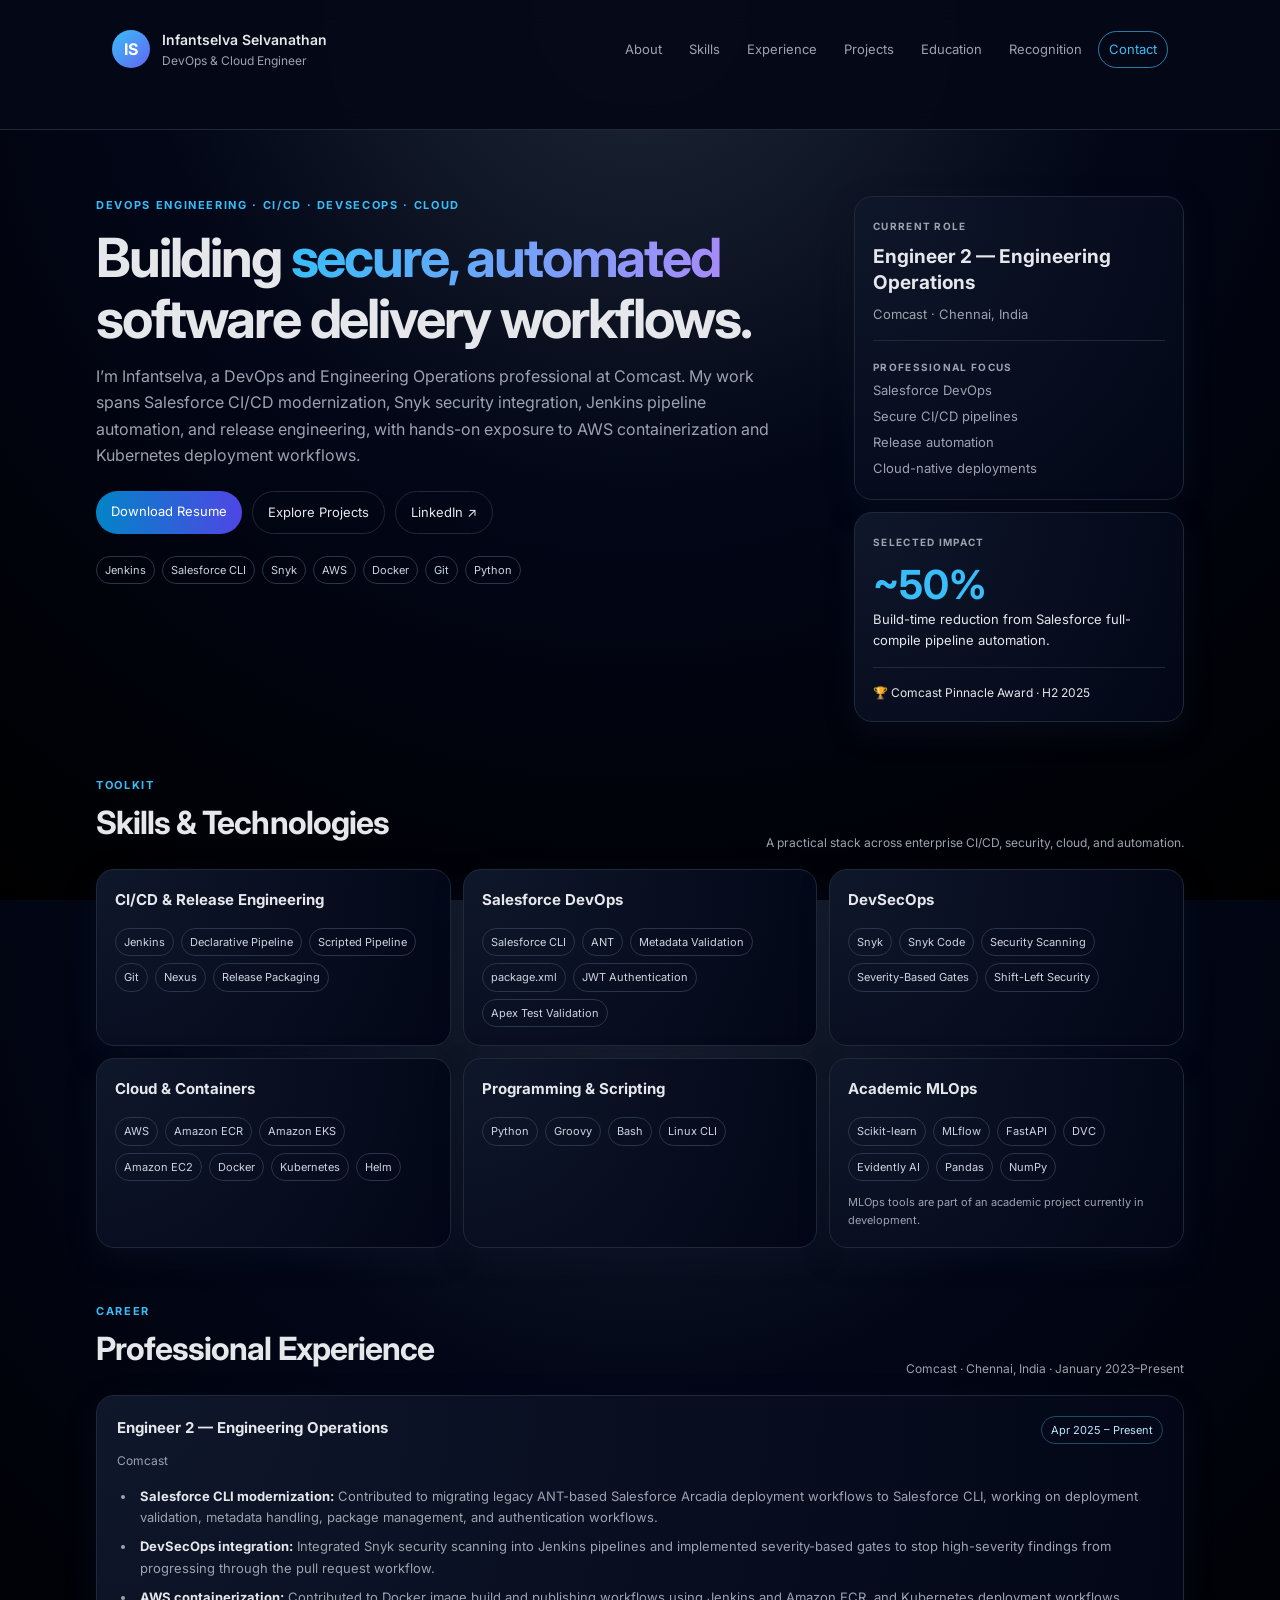
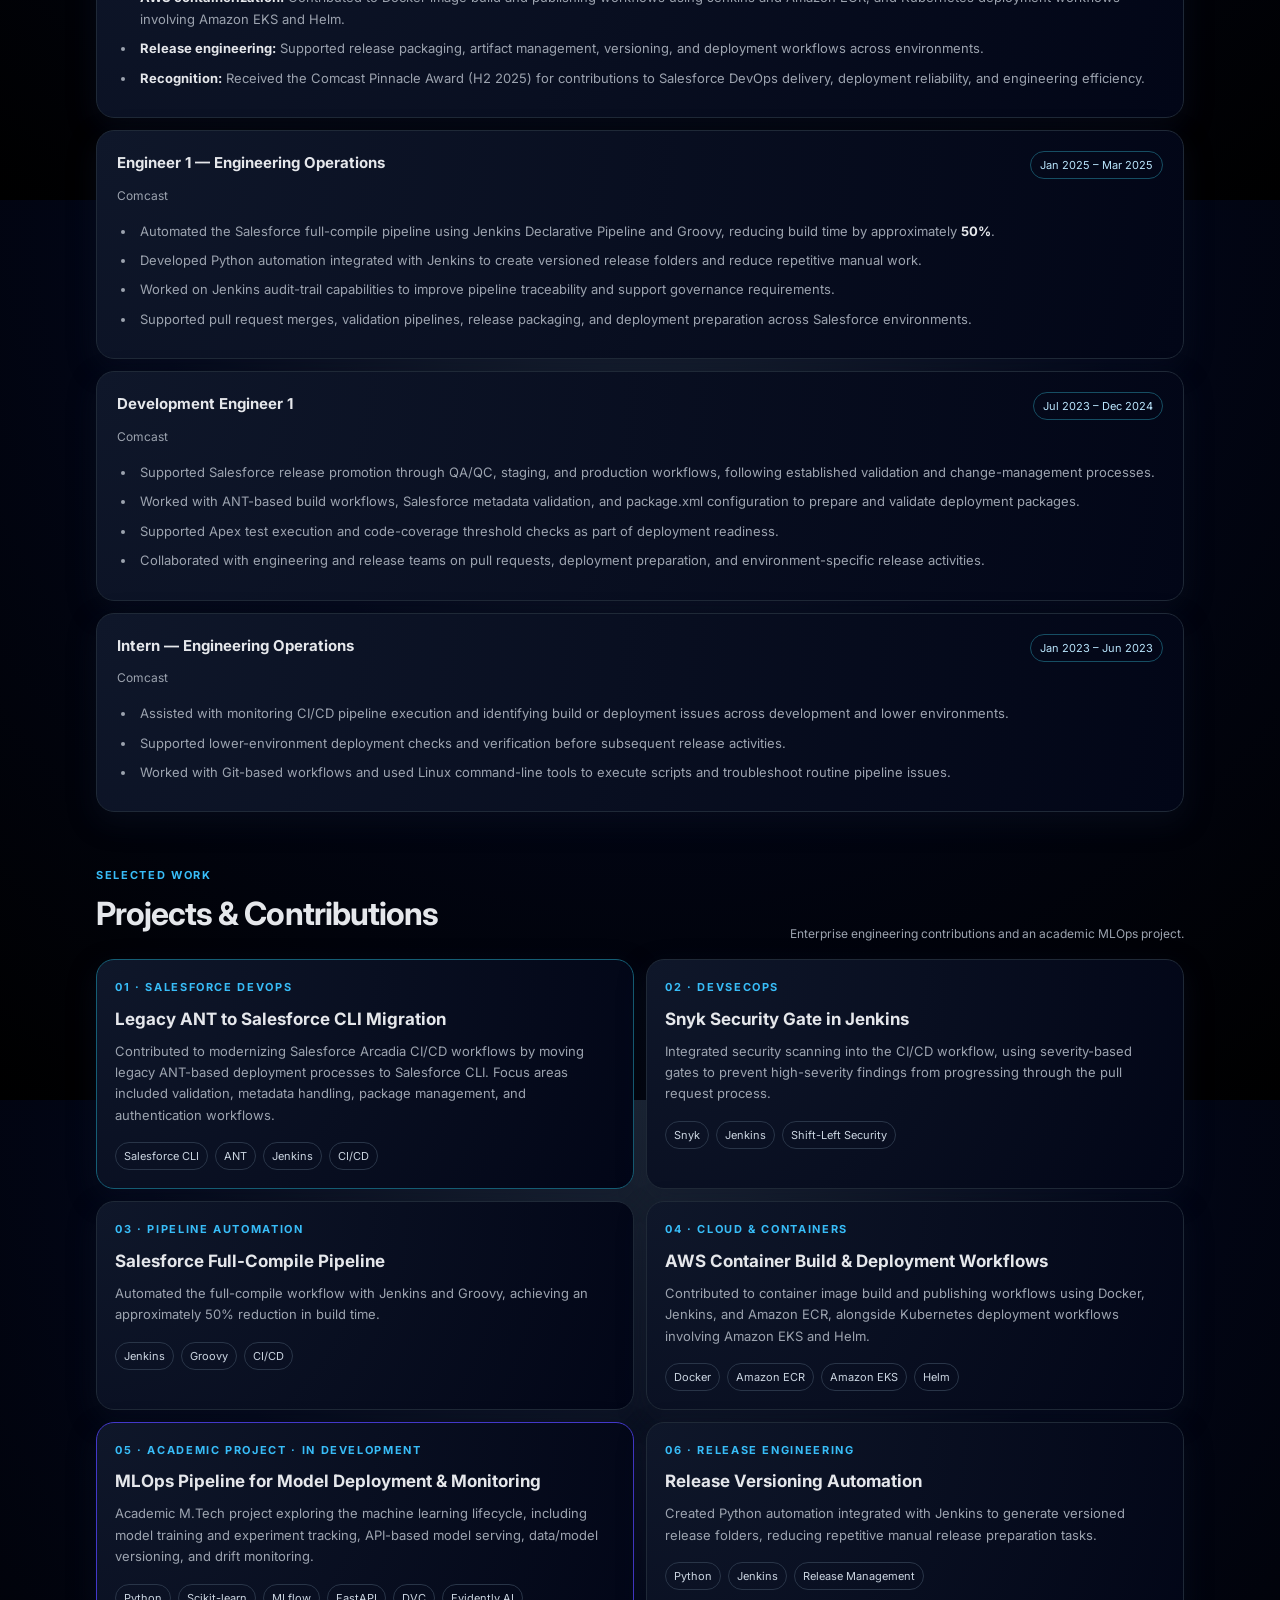
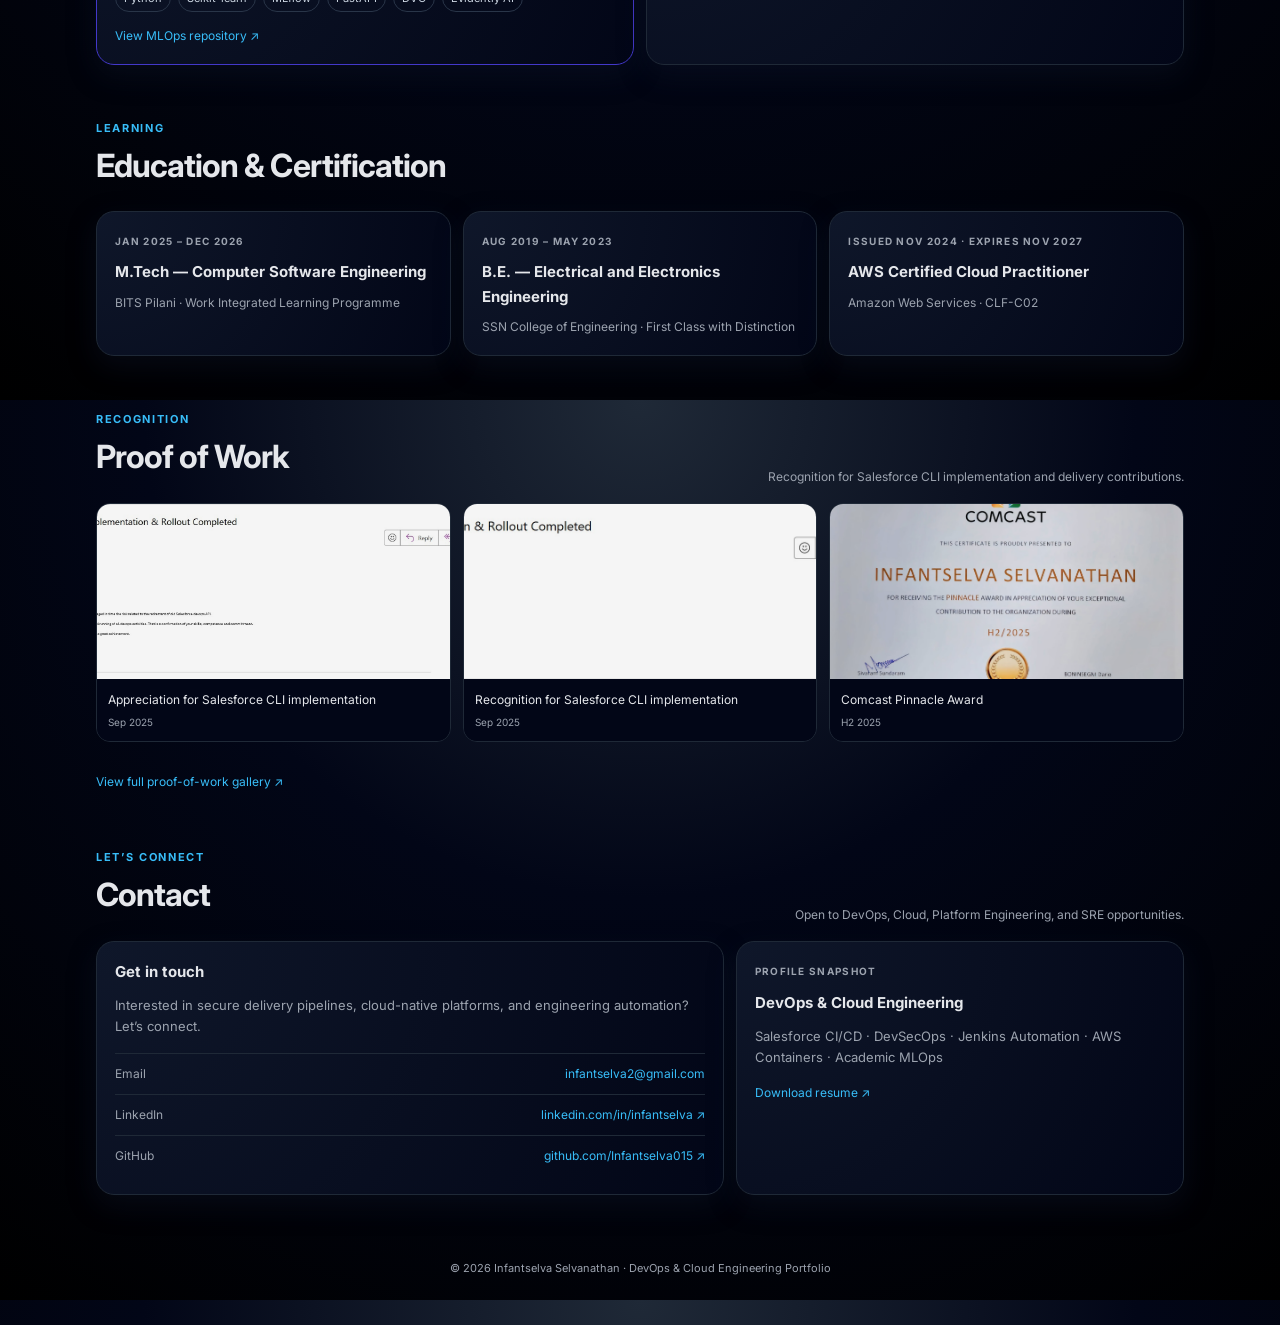
==== commit 80052427: "Refresh portfolio to align with LinkedIn profile" ====
--- a/index.html
+++ b/index.html
@@ -2,293 +2,84 @@
 <html lang="en">
 <head>
   <meta charset="utf-8" />
-  <title>Infantselva | DevOps Engineer</title>
-  <meta name="viewport" content="width=device-width,initial-scale=1" />
-  <meta name="description" content="Portfolio of Infantselva Selvanathan - DevOps Engineer" />
-  <link href="https://fonts.googleapis.com/css2?family=Inter:wght@300;400;500;600;700&display=swap" rel="stylesheet">
-  <link rel="stylesheet" href="assets/css/style.css">
+  <title>Infantselva Selvanathan | DevOps &amp; Cloud Engineer</title>
+  <meta name="viewport" content="width=device-width, initial-scale=1" />
+  <meta name="description" content="Portfolio of Infantselva Selvanathan — DevOps and Cloud Engineer specializing in Salesforce CI/CD modernization, Snyk DevSecOps, Jenkins automation, AWS containerization, and MLOps." />
+  <meta name="theme-color" content="#050816" />
+  <link rel="preconnect" href="https://fonts.googleapis.com" />
+  <link rel="preconnect" href="https://fonts.gstatic.com" crossorigin />
+  <link href="https://fonts.googleapis.com/css2?family=Inter:wght@300;400;500;600;700&display=swap" rel="stylesheet" />
+  <link rel="stylesheet" href="assets/css/style.css" />
+  <style>
+    :root{--bg:#050816;--text:#e5e7eb;--muted:#9ca3af;--accent:#38bdf8;--card:#020617;--border:#1f2937}
+    *{box-sizing:border-box}html{scroll-behavior:smooth;scroll-padding-top:100px}body{margin:0;background:radial-gradient(circle at top,#1f2937 0,#020617 45%,#000 100%);color:var(--text);font-family:Inter,system-ui,sans-serif;line-height:1.65}a{color:inherit;text-decoration:none}.page{max-width:1120px;margin:auto;padding:18px 16px 48px}header{position:sticky;top:0;z-index:120;backdrop-filter:blur(12px);background:rgba(5,8,22,.92);border-bottom:1px solid var(--border)}.nav{display:flex;align-items:center;justify-content:space-between;padding:10px 16px;gap:14px}.brand{display:flex;align-items:center;gap:12px;flex-shrink:0}.brand-copy{display:flex;flex-direction:column;font-size:14px;font-weight:600}.brand-copy small{font-size:12px;color:var(--muted);font-weight:400}.logo-circle{width:38px;height:38px;border-radius:50%;background:linear-gradient(135deg,#38bdf8,#6366f1);display:flex;align-items:center;justify-content:center;font-weight:700;color:#fff}.nav-links{display:flex;gap:5px;align-items:center;flex-wrap:wrap}.nav-links a,.button{padding:7px 10px;border-radius:999px;color:var(--muted);font-size:13px}.nav-links a:hover,.text-link:hover{color:var(--accent)}.nav-links .nav-primary{border:1px solid rgba(56,189,248,.65);color:var(--accent)}.main{margin-top:20px;display:flex;flex-direction:column;gap:54px}section{scroll-margin-top:100px}.hero{display:grid;grid-template-columns:minmax(0,1fr) 330px;gap:24px;align-items:start;padding-top:28px}.eyebrow,.section-kicker,.project-number{font-size:11px;letter-spacing:.15em;color:var(--accent);font-weight:700}.hero h1{font-size:clamp(34px,5vw,54px);line-height:1.12;letter-spacing:-.04em;margin:14px 0}.gradient-text{background:linear-gradient(90deg,#38bdf8,#a78bfa);-webkit-background-clip:text;background-clip:text;color:transparent}.lead{font-size:16px;color:var(--muted);max-width:700px}.hero-actions{display:flex;gap:10px;flex-wrap:wrap;margin:22px 0}.button{display:inline-block;padding:10px 15px;border:1px solid var(--border)}.button-primary{background:linear-gradient(90deg,#0284c7,#4f46e5);color:white;border:0}.button-secondary{color:var(--text)}.hero-tags,.badge-list{display:flex;gap:7px;flex-wrap:wrap;margin-top:16px}.card{background:radial-gradient(circle at top left,#0f172a,#020617);border:1px solid var(--border);border-radius:18px;padding:18px;box-shadow:0 10px 28px rgba(15,23,42,.4)}.hero-aside{display:grid;gap:12px}.card-label{font-size:10px;letter-spacing:.13em;color:var(--muted);font-weight:700}.role-card h2{font-size:19px;line-height:1.35;margin:8px 0}.role-card p,.project-card p,.contact-intro,.contact-snapshot p{font-size:13px;color:var(--muted)}.divider{height:1px;background:var(--border);margin:15px 0}.focus-list{line-height:2}.highlight-stat{font-size:40px;font-weight:700;line-height:1.2;margin-top:8px;color:var(--accent)}.award-line{font-size:12px;color:var(--text)}.section-header{display:flex;align-items:end;justify-content:space-between;gap:18px;margin-bottom:16px}.section-heading{font-size:clamp(24px,3vw,32px);letter-spacing:-.03em;margin:3px 0}.section-sub{color:var(--muted);font-size:12px;max-width:440px;text-align:right}.skills-grid{display:grid;grid-template-columns:repeat(3,minmax(0,1fr));gap:12px}.skill-card h3,.project-card h3,.experience-card h3,.education-grid h3,.contact-grid h3{font-size:15px;margin:0 0 10px}.badge{padding:4px 8px;border-radius:999px;font-size:11px;border:1px solid #293548;color:#cbd5e1;display:inline-block}.skill-note{font-size:11px;color:var(--muted);margin-top:12px}.timeline{display:grid;gap:12px}.experience-card{padding:20px}.experience-top{display:flex;justify-content:space-between;gap:14px;align-items:start}.company{color:var(--muted);font-size:12px;margin:0}.date-pill{font-size:11px;color:#bae6fd;border:1px solid #164e63;padding:4px 9px;border-radius:999px;white-space:nowrap}.achievement-list{padding-left:19px;margin:15px 0 0;color:var(--muted);font-size:13px}.achievement-list li{padding-left:4px;margin:8px 0}.achievement-list strong{color:var(--text)}.projects-grid{display:grid;grid-template-columns:repeat(2,minmax(0,1fr));gap:12px}.project-card{display:flex;flex-direction:column;align-items:flex-start}.project-card h3{font-size:17px;margin:8px 0}.project-card p{margin:0}.project-featured{border-color:#155e75}.project-mlops{border-color:#4338ca}.text-link{display:inline-block;margin-top:14px;color:var(--accent);font-size:12px}.education-grid{display:grid;grid-template-columns:repeat(3,minmax(0,1fr));gap:12px}.education-grid h3{margin:8px 0}.ach-grid{display:grid;grid-template-columns:repeat(3,minmax(0,1fr));gap:12px;margin:16px 0}.ach-card{overflow:hidden;border:1px solid var(--border);border-radius:14px;background:#020617;cursor:pointer}.ach-card img{display:block;width:100%;height:175px;object-fit:cover}.ach-caption{padding:11px;color:var(--text);font-size:12px}.ach-caption small{display:block;color:var(--muted);margin-top:4px}.ach-card:hover img{filter:brightness(1.08)}.contact-grid{display:grid;grid-template-columns:1.4fr 1fr;gap:12px}.contact-intro{margin:0 0 16px}.contact-list{list-style:none;padding:0;margin:0}.contact-list li{display:flex;gap:16px;justify-content:space-between;padding:10px 0;border-top:1px solid var(--border);font-size:12px}.contact-list li span{color:var(--muted)}.contact-list a{color:var(--accent);overflow-wrap:anywhere}.contact-snapshot h3{margin-top:10px}.site-footer{text-align:center;color:var(--muted);font-size:11px;padding-top:10px}.lightbox{position:fixed;inset:0;background:rgba(0,0,0,.9);display:none;align-items:center;justify-content:center;z-index:1000;padding:20px}.lightbox.open{display:flex}.lightbox-close{position:absolute;right:20px;top:18px;font-size:22px;color:white;background:transparent;border:1px solid #444;border-radius:8px;padding:7px;cursor:pointer}.lightbox-content{max-width:90%;text-align:center}.lightbox-content img{max-width:100%;max-height:80vh;border-radius:8px}.lightbox-content div{color:var(--muted);font-size:13px;margin-top:8px}@media(max-width:850px){.nav{align-items:flex-start;flex-direction:column}.hero{grid-template-columns:1fr}.hero-aside{grid-template-columns:repeat(2,minmax(0,1fr))}.skills-grid{grid-template-columns:repeat(2,minmax(0,1fr))}.education-grid{grid-template-columns:1fr}.section-header{align-items:flex-start;flex-direction:column}.section-sub{text-align:left}.ach-grid{grid-template-columns:repeat(2,minmax(0,1fr))}}@media(max-width:580px){.page{padding-inline:12px}.nav-links{gap:2px}.nav-links a{padding:6px;font-size:12px}.hero{padding-top:10px}.hero-aside,.skills-grid,.projects-grid,.ach-grid,.contact-grid{grid-template-columns:1fr}.experience-top{flex-direction:column}.date-pill{white-space:normal}.contact-list li{flex-direction:column;gap:3px}.ach-card img{height:200px}}
+  </style>
 </head>
 <body>
-  <header>
-    <div class="page">
-      <nav class="nav" aria-label="Main navigation">
-        <div style="display:flex;align-items:center;gap:12px">
-          <div class="logo-circle">IS</div>
-          <div style="display:flex;flex-direction:column">
-            <span style="font-size:14px">Infantselva</span>
-            <span style="font-size:12px;color:var(--muted)">DevOps Engineer</span>
-          </div>
-        </div>
-
-        <div class="nav-links">
-          <a href="index.html">About</a>
-          <a href="index.html#skills">Skills</a>
-          <a href="index.html#experience">Experience</a>
-          <a href="index.html#projects">Projects</a>
-
-          <div class="dropdown" aria-haspopup="true">
-            <a class="nav-primary" href="achievements/index.html">Proof of Work ▾</a>
-            <div class="dropdown-menu" role="menu" aria-label="Proof of Work categories">
-              <a href="achievements/appreciation.html">Appreciation Emails</a>
-              <a href="achievements/kudos.html">Kudos & Awards</a>
-            </div>
-          </div>
-
-
-          <a href="index.html#contact" class="nav-primary">Contact</a>
-        </div>
-      </nav>
-    </div>
-  </header>
-
+  <header><div class="page"><nav class="nav" aria-label="Main navigation">
+    <a href="#about" class="brand"><span class="logo-circle">IS</span><span class="brand-copy">Infantselva Selvanathan<small>DevOps &amp; Cloud Engineer</small></span></a>
+    <div class="nav-links"><a href="#about">About</a><a href="#skills">Skills</a><a href="#experience">Experience</a><a href="#projects">Projects</a><a href="#education">Education</a><a href="#recognition">Recognition</a><a href="#contact" class="nav-primary">Contact</a></div>
+  </nav></div></header>
   <main class="page main">
-    <!-- HERO -->
-    <section id="about">
-      <div style="display:grid;grid-template-columns:1fr 380px;gap:22px;align-items:start">
-        <div>
-          <div style="color:var(--muted);margin-bottom:8px">DevOps Engineer • CI/CD • Automation</div>
-          <h1 style="font-size:clamp(28px,4vw,34px);margin-bottom:10px">I build <span style="background:linear-gradient(to right,var(--accent),#a855f7);-webkit-background-clip:text;color:transparent">fast, secure and reliable</span> delivery pipelines.</h1>
-          <p style="color:var(--muted);max-width:720px;margin-bottom:12px">I’m Infantselva — DevOps Engineer (3+ years) focused on Jenkins-based CI/CD, automation with Python & Bash, containerization, and security-integrated delivery. I document achievements and proof-of-work in a dedicated gallery.</p>
-
-          <div style="display:flex;gap:10px;margin-top:8px">
-            <a href="Infantselva_DevOps_Resume.pdf" class="card" style="display:inline-block;padding:9px 14px;border-radius:999px;background:linear-gradient(to right,#0ea5e9,#6366f1);color:#fff">Download Resume</a>
-            <a href="achievements/index.html" class="card" style="display:inline-block;padding:9px 14px;border-radius:999px;border:1px solid rgba(31,41,55,0.9);color:var(--muted)">View Proof of Work</a>
-          </div>
-        </div>
-
-        <aside>
-          <div class="card">
-            <div style="display:flex;flex-direction:column;gap:8px">
-              <div style="font-size:13px;color:var(--muted)">Current Role</div>
-              <div style="font-weight:600">Engineer 2 — Engineering Operations</div>
-              <div style="height:8px"></div>
-              <div style="font-size:13px;color:var(--muted)">Core Stack</div>
-              <div style="font-weight:600">Jenkins • Python • Docker • Kubernetes</div>
-            </div>
-          </div>
-
-          <div style="height:12px"></div>
-
-          <div class="card">
-            <div style="font-size:13px;color:var(--muted)">Highlights</div>
-            <div style="margin-top:8px;display:flex;flex-direction:column;gap:6px">
-              <div style="color:var(--muted);font-size:13px">40% faster deployments</div>
-              <div style="color:var(--muted);font-size:13px">60% reduction in manual steps</div>
-              <div style="color:var(--muted);font-size:13px">Security-first CI/CD</div>
-            </div>
-          </div>
-        </aside>
+    <section id="about" class="hero">
+      <div class="hero-copy"><div class="eyebrow">DEVOPS ENGINEERING · CI/CD · DEVSECOPS · CLOUD</div>
+        <h1>Building <span class="gradient-text">secure, automated</span> software delivery workflows.</h1>
+        <p class="lead">I’m Infantselva, a DevOps and Engineering Operations professional at Comcast. My work spans Salesforce CI/CD modernization, Snyk security integration, Jenkins pipeline automation, and release engineering, with hands-on exposure to AWS containerization and Kubernetes deployment workflows.</p>
+        <div class="hero-actions"><a href="Infantselva_DevOps_Resume.pdf" class="button button-primary">Download Resume</a><a href="#projects" class="button button-secondary">Explore Projects</a><a href="https://www.linkedin.com/in/infantselva/" target="_blank" rel="noopener noreferrer" class="button button-secondary">LinkedIn ↗</a></div>
+        <div class="hero-tags"><span class="badge">Jenkins</span><span class="badge">Salesforce CLI</span><span class="badge">Snyk</span><span class="badge">AWS</span><span class="badge">Docker</span><span class="badge">Git</span><span class="badge">Python</span></div>
+      </div>
+      <aside class="hero-aside"><div class="card role-card"><span class="card-label">CURRENT ROLE</span><h2>Engineer 2 — Engineering Operations</h2><p>Comcast · Chennai, India</p><div class="divider"></div><span class="card-label">PROFESSIONAL FOCUS</span><p class="focus-list">Salesforce DevOps<br>Secure CI/CD pipelines<br>Release automation<br>Cloud-native deployments</p></div>
+      <div class="card highlight-card"><span class="card-label">SELECTED IMPACT</span><div class="highlight-stat">~50%</div><p>Build-time reduction from Salesforce full-compile pipeline automation.</p><div class="divider"></div><p class="award-line">🏆 Comcast Pinnacle Award · H2 2025</p></div></aside>
+    </section>
+    <section id="skills"><div class="section-header"><div><div class="section-kicker">TOOLKIT</div><h2 class="section-heading">Skills &amp; Technologies</h2></div><p class="section-sub">A practical stack across enterprise CI/CD, security, cloud, and automation.</p></div>
+      <div class="skills-grid">
+        <article class="card skill-card"><h3>CI/CD &amp; Release Engineering</h3><div class="badge-list"><span class="badge">Jenkins</span><span class="badge">Declarative Pipeline</span><span class="badge">Scripted Pipeline</span><span class="badge">Git</span><span class="badge">Nexus</span><span class="badge">Release Packaging</span></div></article>
+        <article class="card skill-card"><h3>Salesforce DevOps</h3><div class="badge-list"><span class="badge">Salesforce CLI</span><span class="badge">ANT</span><span class="badge">Metadata Validation</span><span class="badge">package.xml</span><span class="badge">JWT Authentication</span><span class="badge">Apex Test Validation</span></div></article>
+        <article class="card skill-card"><h3>DevSecOps</h3><div class="badge-list"><span class="badge">Snyk</span><span class="badge">Snyk Code</span><span class="badge">Security Scanning</span><span class="badge">Severity-Based Gates</span><span class="badge">Shift-Left Security</span></div></article>
+        <article class="card skill-card"><h3>Cloud &amp; Containers</h3><div class="badge-list"><span class="badge">AWS</span><span class="badge">Amazon ECR</span><span class="badge">Amazon EKS</span><span class="badge">Amazon EC2</span><span class="badge">Docker</span><span class="badge">Kubernetes</span><span class="badge">Helm</span></div></article>
+        <article class="card skill-card"><h3>Programming &amp; Scripting</h3><div class="badge-list"><span class="badge">Python</span><span class="badge">Groovy</span><span class="badge">Bash</span><span class="badge">Linux CLI</span></div></article>
+        <article class="card skill-card"><h3>Academic MLOps</h3><div class="badge-list"><span class="badge">Scikit-learn</span><span class="badge">MLflow</span><span class="badge">FastAPI</span><span class="badge">DVC</span><span class="badge">Evidently AI</span><span class="badge">Pandas</span><span class="badge">NumPy</span></div><p class="skill-note">MLOps tools are part of an academic project currently in development.</p></article>
       </div>
     </section>
-
-    <!-- Skills -->
-    <section id="skills">
-      <div class="section-header">
-        <div class="section-title"><div style="width:8px;height:8px;border-radius:50%;background:linear-gradient(to right,var(--accent),#a855f7)"></div><span>Skills & Tools</span></div>
-        <div class="section-sub">Technologies I use to automate delivery and support reliable systems.</div>
-      </div>
-
-      <div class="skills-grid" style="margin-top:12px">
-        <div class="card"><div style="font-weight:600;margin-bottom:8px">Programming & Scripting</div><div style="display:flex;gap:8px;flex-wrap:wrap"><span class="badge">Python</span><span class="badge">Bash</span><span class="badge">Groovy</span></div></div>
-        <div class="card"><div style="font-weight:600;margin-bottom:8px">CI/CD</div><div style="display:flex;gap:8px;flex-wrap:wrap"><span class="badge">Jenkins</span><span class="badge">Git</span><span class="badge">Nexus</span></div></div>
-        <div class="card"><div style="font-weight:600;margin-bottom:8px">Containers</div><div style="display:flex;gap:8px;flex-wrap:wrap"><span class="badge">Docker</span><span class="badge">Kubernetes</span></div></div>
-        <div class="card"><div style="font-weight:600;margin-bottom:8px">Security</div><div style="display:flex;gap:8px;flex-wrap:wrap"><span class="badge">Snyk</span><span class="badge">Secrets Mgmt</span></div></div>
-      </div>
-    </section>
-
-    <!-- Experience -->
-    <section id="experience">
-      <div class="section-header">
-        <div class="section-title">
-          <div style="width:8px;height:8px;border-radius:50%;background:linear-gradient(to right,var(--accent),#a855f7)"></div>
-          <span>Experience</span>
-        </div>
-        <div class="section-sub">3+ years of DevOps, CI/CD Automation & Engineering Operations.</div>
-      </div>
-
-    <!-- Engineer 2 -->
-      <div class="card" style="margin-top:12px">
-        <div style="font-weight:600">Engineer 2 — Engineering Operations</div>
-        <div style="color:var(--muted);font-size:13px;margin:6px 0">
-          Comcast, Chennai • Apr 2025 – Present
-        </div>
-        <div style="color:var(--muted);font-size:13px">
-          Leading CI/CD operations for multiple engineering teams. Implementing scalable Jenkins pipelines 
-          (declarative & scripted), integrating Snyk-based security scans, automating deployment tasks using 
-          Python & Bash, and ensuring 24/7 production support reliability. Improved deployment efficiency, 
-          reduced manual intervention, and enhanced security posture across repos.
-        </div>
-      </div>
-
-    <!-- Engineer 1 -->
-      <div class="card" style="margin-top:12px">
-        <div style="font-weight:600">Engineer 1 — Engineering Operations</div>
-        <div style="color:var(--muted);font-size:13px;margin:6px 0">
-          Comcast, Chennai • Jan 2025 – Mar 2025
-        </div>
-        <div style="color:var(--muted);font-size:13px">
-          Developed Salesforce compile & validation pipelines in Jenkins reducing build time by 50%. 
-          Created deployment audit trails, coordinated release activities, and collaborated with teams 
-          for Linux troubleshooting, Git branching, and metadata management.
-        </div>
-      </div>
-
-    <!-- Development Engineer 1 -->
-      <div class="card" style="margin-top:12px">
-        <div style="font-weight:600">Development Engineer 1</div>
-        <div style="color:var(--muted);font-size:13px;margin:6px 0">
-          Comcast, Chennai • Jul 2023 – Dec 2024
-        </div>
-        <div style="color:var(--muted);font-size:13px">
-          Enhanced CI/CD across Salesforce & application teams using Jenkins, Docker, Git, and automation scripts. 
-          Supported on-call production operations, wrote Python/Bash automation for test environments, and 
-          improved delivery workflows and release quality.
-        </div>
-      </div>
-
-    <!-- Intern -->
-      <div class="card" style="margin-top:12px">
-        <div style="font-weight:600">Intern — DevOps / Engineering Operations</div>
-        <div style="color:var(--muted);font-size:13px;margin:6px 0">
-          Comcast, Chennai • Jan 2023 – Jun 2023
-        </div>
-        <div style="color:var(--muted);font-size:13px">
-          Gained hands-on experience in Jenkins CI/CD, Linux systems, deployment support, and Salesforce 
-          DevOps practices across test and integration environments.
-        </div>
-      </div>
-    </section>
-
-
-  <!-- Projects -->
-  <section id="projects">
-    <div class="section-header">
-      <div class="section-title">
-        <div style="width:8px;height:8px;border-radius:50%;background:linear-gradient(to right,var(--accent),#a855f7)"></div>
-        <span>Highlighted Projects</span>
-      </div>
-      <div class="section-sub">Key DevOps projects where I automated pipelines, improved reliability, and integrated security.</div>
-    </div>
-
-  <!-- CI/CD Pipeline Automation -->
-    <div class="card" style="margin-top:12px">
-      <div style="font-weight:600">CI/CD Pipeline Automation with Security Integration</div>
-      <div style="color:var(--muted);font-size:13px;margin-top:6px">
-        Automated Jenkins pipelines using declarative & scripted syntax. Integrated Snyk scans for early 
-        vulnerability detection, reduced build time by 40–50%, and standardized deployment quality.
-      </div>
-    </div>
-
-  <!-- Salesforce Compile Pipeline -->
-    <div class="card" style="margin-top:12px">
-      <div style="font-weight:600">Salesforce Full Compile Pipeline Automation</div>
-      <div style="color:var(--muted);font-size:13px;margin-top:6px">
-        Built a complete compile-validation pipeline for Salesforce using Jenkins, reducing manual effort 
-        and avoiding repeated build failures. Added notifications, audit trail, and error handling.
-      </div>
-    </div>
-
-  <!-- Release Automation -->
-    <div class="card" style="margin-top:12px">
-      <div style="font-weight:600">Release Management Automation (Python + Bash)</div>
-      <div style="color:var(--muted);font-size:13px;margin-top:6px">
-        Automated version folder creation, dependency handling, and rollback validations across multiple 
-        testing environments. Reduced manual release prep by 60%.
-      </div>
-    </div>
-
-  <!-- Containerization -->
-    <div class="card" style="margin-top:12px">
-      <div style="font-weight:600">Containerization & Kubernetes Deployment Improvements</div>
-      <div style="color:var(--muted);font-size:13px;margin-top:6px">
-        Containerized apps using Docker and improved deployment reliability through Kubernetes integration. 
-        Ensured consistent environment setup & reduced deployment errors.
-      </div>
-    </div>
-
-  <!-- ANT → Salesforce CLI Migration -->
-    <div class="card" style="margin-top:12px">
-      <div style="font-weight:600">Migration from ANT Deployments to Salesforce CLI</div>
-      <div style="color:var(--muted);font-size:13px;margin-top:6px">
-        Migrated legacy ANT-based pipelines into modern Salesforce CLI workflows, improving deployment 
-        success rate, developer onboarding, and maintainability.
-      </div>
-    </div>
-  </section>
-
-
-  <!-- Preview Achievements -->
-  <section id="preview-achievements">
-    <div class="section-header">
-      <div class="section-title"><div style="width:8px;height:8px;border-radius:50%;background:linear-gradient(to right,var(--accent),#a855f7)"></div><span>Proof of Work — Highlights</span></div>
-      <div class="section-sub">Selected appreciation and kudos — view full gallery for more.</div>
-    </div>
-
-    <div class="ach-grid" style="margin-top:10px">
-      <!-- Appreciation -->
-      <figure class="ach-card" data-full="assets/images/achievements/appreciation-1.jpg" data-caption="Appreciation — on-time release delivery">
-        <img src="assets/images/achievements/appreciation-1.jpg" alt="appreciation-1">
-        <figcaption class="ach-caption">Appreciation from Sky Italy Director for my SF CLI implementation<small style="display:block;color:var(--muted);margin-top:6px">Sep 2025</small></figcaption>
-      </figure>
-
-      <!-- Appreciation -->
-      <figure class="ach-card" data-full="assets/images/achievements/appreciation-2.jpg" data-caption="Appreciation — release automation">
-        <img src="assets/images/achievements/appreciation-2.jpg" alt="appreciation-2">
-        <figcaption class="ach-caption">Appreciation from Sky Italy Senior Director for my SF CLI implementation<small style="display:block;color:var(--muted);margin-top:6px">Sep 2025</small></figcaption>
-      </figure>
-
-      <!-- Kudos -->
-      <figure class="ach-card" data-full="assets/images/achievements/kudos-1.jpg" data-caption="Internal recognition — delivery excellence">
-        <img src="assets/images/achievements/kudos-1.jpg" alt="kudos-1">
-        <figcaption class="ach-caption">Delivery excellence Award - Pinnacle<small style="display:block;color:var(--muted);margin-top:6px">Nov 2025</small></figcaption>
-      </figure>
-    </div>
-
-    <div style="margin-top:12px">
-      <a href="achievements/index.html" class="card" style="display:inline-block;padding:9px 14px;border-radius:999px;border:1px solid rgba(31,41,55,0.9);color:var(--muted)">View Full Proof of Work</a>
-    </div>
-  </section>
-
-
-    <!-- Contact -->
-    <section id="contact">
-      <div class="section-header">
-        <div class="section-title"><div style="width:8px;height:8px;border-radius:50%;background:linear-gradient(to right,var(--accent),#a855f7)"></div><span>Contact</span></div>
-        <div class="section-sub">Open to DevOps, SRE, and platform engineering opportunities.</div>
-      </div>
-
-      <div style="display:grid;grid-template-columns:1fr 300px;gap:16px;margin-top:12px">
-        <div class="card">
-          <h3 style="margin-bottom:8px">Get in touch</h3>
-          <p style="color:var(--muted);font-size:13px">If my experience aligns with your work, I’d be happy to connect.</p>
-          <ul style="list-style:none;margin-top:10px;color:var(--muted)">
-            <li>📧 infantselva2@gmail.com</li>
-            <li>📱 +91-77083 89015</li>
-            <li>🔗 <a href="https://linkedin.com/in/infantselva" target="_blank" rel="noreferrer">linkedin.com/in/infantselva</a></li>
-            <li>💻 <a href="https://github.com/Infantselva015" target="_blank" rel="noreferrer">github.com/Infantselva015</a></li>
-          </ul>
-        </div>
-
-        <div class="card">
-          <h3 style="margin-bottom:8px">Snapshot</h3>
-          <p style="color:var(--muted);font-size:13px">M.Tech (WILP) — BITS Pilani • B.E (SSN) • AWS CLF-C02</p>
-        </div>
-      </div>
-    </section>
-
-    <footer style="margin-top:28px;text-align:center;color:var(--muted);font-size:12px">© <span id="year"></span> Infantselva Selvanathan · DevOps Portfolio</footer>
+    <section id="experience"><div class="section-header"><div><div class="section-kicker">CAREER</div><h2 class="section-heading">Professional Experience</h2></div><p class="section-sub">Comcast · Chennai, India · January 2023–Present</p></div><div class="timeline">
+      <article class="card experience-card"><div class="experience-top"><div><h3>Engineer 2 — Engineering Operations</h3><p class="company">Comcast</p></div><span class="date-pill">Apr 2025 – Present</span></div><ul class="achievement-list">
+        <li><strong>Salesforce CLI modernization:</strong> Contributed to migrating legacy ANT-based Salesforce Arcadia deployment workflows to Salesforce CLI, working on deployment validation, metadata handling, package management, and authentication workflows.</li>
+        <li><strong>DevSecOps integration:</strong> Integrated Snyk security scanning into Jenkins pipelines and implemented severity-based gates to stop high-severity findings from progressing through the pull request workflow.</li>
+        <li><strong>AWS containerization:</strong> Contributed to Docker image build and publishing workflows using Jenkins and Amazon ECR, and Kubernetes deployment workflows involving Amazon EKS and Helm.</li>
+        <li><strong>Release engineering:</strong> Supported release packaging, artifact management, versioning, and deployment workflows across environments.</li>
+        <li><strong>Recognition:</strong> Received the Comcast Pinnacle Award (H2 2025) for contributions to Salesforce DevOps delivery, deployment reliability, and engineering efficiency.</li></ul></article>
+      <article class="card experience-card"><div class="experience-top"><div><h3>Engineer 1 — Engineering Operations</h3><p class="company">Comcast</p></div><span class="date-pill">Jan 2025 – Mar 2025</span></div><ul class="achievement-list">
+        <li>Automated the Salesforce full-compile pipeline using Jenkins Declarative Pipeline and Groovy, reducing build time by approximately <strong>50%</strong>.</li><li>Developed Python automation integrated with Jenkins to create versioned release folders and reduce repetitive manual work.</li><li>Worked on Jenkins audit-trail capabilities to improve pipeline traceability and support governance requirements.</li><li>Supported pull request merges, validation pipelines, release packaging, and deployment preparation across Salesforce environments.</li></ul></article>
+      <article class="card experience-card"><div class="experience-top"><div><h3>Development Engineer 1</h3><p class="company">Comcast</p></div><span class="date-pill">Jul 2023 – Dec 2024</span></div><ul class="achievement-list">
+        <li>Supported Salesforce release promotion through QA/QC, staging, and production workflows, following established validation and change-management processes.</li><li>Worked with ANT-based build workflows, Salesforce metadata validation, and package.xml configuration to prepare and validate deployment packages.</li><li>Supported Apex test execution and code-coverage threshold checks as part of deployment readiness.</li><li>Collaborated with engineering and release teams on pull requests, deployment preparation, and environment-specific release activities.</li></ul></article>
+      <article class="card experience-card"><div class="experience-top"><div><h3>Intern — Engineering Operations</h3><p class="company">Comcast</p></div><span class="date-pill">Jan 2023 – Jun 2023</span></div><ul class="achievement-list">
+        <li>Assisted with monitoring CI/CD pipeline execution and identifying build or deployment issues across development and lower environments.</li><li>Supported lower-environment deployment checks and verification before subsequent release activities.</li><li>Worked with Git-based workflows and used Linux command-line tools to execute scripts and troubleshoot routine pipeline issues.</li></ul></article>
+    </div></section>
+    <section id="projects"><div class="section-header"><div><div class="section-kicker">SELECTED WORK</div><h2 class="section-heading">Projects &amp; Contributions</h2></div><p class="section-sub">Enterprise engineering contributions and an academic MLOps project.</p></div><div class="projects-grid">
+      <article class="card project-card project-featured"><div class="project-number">01 · SALESFORCE DEVOPS</div><h3>Legacy ANT to Salesforce CLI Migration</h3><p>Contributed to modernizing Salesforce Arcadia CI/CD workflows by moving legacy ANT-based deployment processes to Salesforce CLI. Focus areas included validation, metadata handling, package management, and authentication workflows.</p><div class="badge-list"><span class="badge">Salesforce CLI</span><span class="badge">ANT</span><span class="badge">Jenkins</span><span class="badge">CI/CD</span></div></article>
+      <article class="card project-card"><div class="project-number">02 · DEVSECOPS</div><h3>Snyk Security Gate in Jenkins</h3><p>Integrated security scanning into the CI/CD workflow, using severity-based gates to prevent high-severity findings from progressing through the pull request process.</p><div class="badge-list"><span class="badge">Snyk</span><span class="badge">Jenkins</span><span class="badge">Shift-Left Security</span></div></article>
+      <article class="card project-card"><div class="project-number">03 · PIPELINE AUTOMATION</div><h3>Salesforce Full-Compile Pipeline</h3><p>Automated the full-compile workflow with Jenkins and Groovy, achieving an approximately 50% reduction in build time.</p><div class="badge-list"><span class="badge">Jenkins</span><span class="badge">Groovy</span><span class="badge">CI/CD</span></div></article>
+      <article class="card project-card"><div class="project-number">04 · CLOUD &amp; CONTAINERS</div><h3>AWS Container Build &amp; Deployment Workflows</h3><p>Contributed to container image build and publishing workflows using Docker, Jenkins, and Amazon ECR, alongside Kubernetes deployment workflows involving Amazon EKS and Helm.</p><div class="badge-list"><span class="badge">Docker</span><span class="badge">Amazon ECR</span><span class="badge">Amazon EKS</span><span class="badge">Helm</span></div></article>
+      <article class="card project-card project-mlops"><div class="project-number">05 · ACADEMIC PROJECT · IN DEVELOPMENT</div><h3>MLOps Pipeline for Model Deployment &amp; Monitoring</h3><p>Academic M.Tech project exploring the machine learning lifecycle, including model training and experiment tracking, API-based model serving, data/model versioning, and drift monitoring.</p><div class="badge-list"><span class="badge">Python</span><span class="badge">Scikit-learn</span><span class="badge">MLflow</span><span class="badge">FastAPI</span><span class="badge">DVC</span><span class="badge">Evidently AI</span></div><a class="text-link" href="https://github.com/Infantselva-pilani/mlops-pipeline" target="_blank" rel="noopener noreferrer">View MLOps repository ↗</a></article>
+      <article class="card project-card"><div class="project-number">06 · RELEASE ENGINEERING</div><h3>Release Versioning Automation</h3><p>Created Python automation integrated with Jenkins to generate versioned release folders, reducing repetitive manual release preparation tasks.</p><div class="badge-list"><span class="badge">Python</span><span class="badge">Jenkins</span><span class="badge">Release Management</span></div></article>
+    </div></section>
+    <section id="education"><div class="section-header"><div><div class="section-kicker">LEARNING</div><h2 class="section-heading">Education &amp; Certification</h2></div></div><div class="education-grid">
+      <article class="card"><span class="card-label">JAN 2025 – DEC 2026</span><h3>M.Tech — Computer Software Engineering</h3><p class="company">BITS Pilani · Work Integrated Learning Programme</p></article>
+      <article class="card"><span class="card-label">AUG 2019 – MAY 2023</span><h3>B.E. — Electrical and Electronics Engineering</h3><p class="company">SSN College of Engineering · First Class with Distinction</p></article>
+      <article class="card"><span class="card-label">ISSUED NOV 2024 · EXPIRES NOV 2027</span><h3>AWS Certified Cloud Practitioner</h3><p class="company">Amazon Web Services · CLF-C02</p></article>
+    </div></section>
+    <section id="recognition"><div class="section-header"><div><div class="section-kicker">RECOGNITION</div><h2 class="section-heading">Proof of Work</h2></div><p class="section-sub">Recognition for Salesforce CLI implementation and delivery contributions.</p></div><div class="ach-grid">
+      <figure class="ach-card" data-full="assets/images/achievements/appreciation-1.jpg" data-caption="Appreciation for Salesforce CLI implementation"><img src="assets/images/achievements/appreciation-1.jpg" alt="Appreciation related to Salesforce CLI implementation" loading="lazy"><figcaption class="ach-caption">Appreciation for Salesforce CLI implementation<small>Sep 2025</small></figcaption></figure>
+      <figure class="ach-card" data-full="assets/images/achievements/appreciation-2.jpg" data-caption="Recognition for Salesforce CLI implementation"><img src="assets/images/achievements/appreciation-2.jpg" alt="Recognition related to Salesforce CLI implementation" loading="lazy"><figcaption class="ach-caption">Recognition for Salesforce CLI implementation<small>Sep 2025</small></figcaption></figure>
+      <figure class="ach-card" data-full="assets/images/achievements/kudos-1.jpg" data-caption="Comcast Pinnacle Award"><img src="assets/images/achievements/kudos-1.jpg" alt="Comcast Pinnacle Award" loading="lazy"><figcaption class="ach-caption">Comcast Pinnacle Award<small>H2 2025</small></figcaption></figure>
+    </div><a href="achievements/index.html" class="text-link">View full proof-of-work gallery ↗</a></section>
+    <section id="contact"><div class="section-header"><div><div class="section-kicker">LET’S CONNECT</div><h2 class="section-heading">Contact</h2></div><p class="section-sub">Open to DevOps, Cloud, Platform Engineering, and SRE opportunities.</p></div><div class="contact-grid">
+      <div class="card"><h3>Get in touch</h3><p class="contact-intro">Interested in secure delivery pipelines, cloud-native platforms, and engineering automation? Let’s connect.</p><ul class="contact-list"><li><span>Email</span><a href="mailto:infantselva2@gmail.com">infantselva2@gmail.com</a></li><li><span>LinkedIn</span><a href="https://www.linkedin.com/in/infantselva/" target="_blank" rel="noopener noreferrer">linkedin.com/in/infantselva ↗</a></li><li><span>GitHub</span><a href="https://github.com/Infantselva015" target="_blank" rel="noopener noreferrer">github.com/Infantselva015 ↗</a></li></ul></div>
+      <div class="card contact-snapshot"><span class="card-label">PROFILE SNAPSHOT</span><h3>DevOps &amp; Cloud Engineering</h3><p>Salesforce CI/CD · DevSecOps · Jenkins Automation · AWS Containers · Academic MLOps</p><a href="Infantselva_DevOps_Resume.pdf" class="text-link">Download resume ↗</a></div>
+    </div></section>
+    <footer class="site-footer">© <span id="year"></span> Infantselva Selvanathan · DevOps &amp; Cloud Engineering Portfolio</footer>
   </main>
-
-  <!-- Lightbox -->
-  <div id="lightbox" class="lightbox" role="dialog" aria-hidden="true">
-    <button id="lbClose" class="lightbox-close" aria-label="Close">✕</button>
-    <div style="max-width:90%;text-align:center">
-      <img id="lightboxImg" src="" alt="" style="max-width:100%;max-height:80vh;border-radius:8px"/>
-      <div id="lbCaption" style="color:var(--muted);margin-top:8px;font-size:13px"></div>
-    </div>
-  </div>
-
-  <script src="assets/js/lightbox.js"></script>
-  <script>document.getElementById('year').textContent = new Date().getFullYear();</script>
+  <div id="lightbox" class="lightbox" role="dialog" aria-modal="true" aria-hidden="true" aria-label="Achievement image preview"><button id="lbClose" class="lightbox-close" aria-label="Close image preview">✕</button><div class="lightbox-content"><img id="lightboxImg" src="" alt=""><div id="lbCaption"></div></div></div>
+  <script src="assets/js/lightbox.js"></script><script>document.getElementById('year').textContent = new Date().getFullYear();</script>
 </body>
-</html>
+</html>
